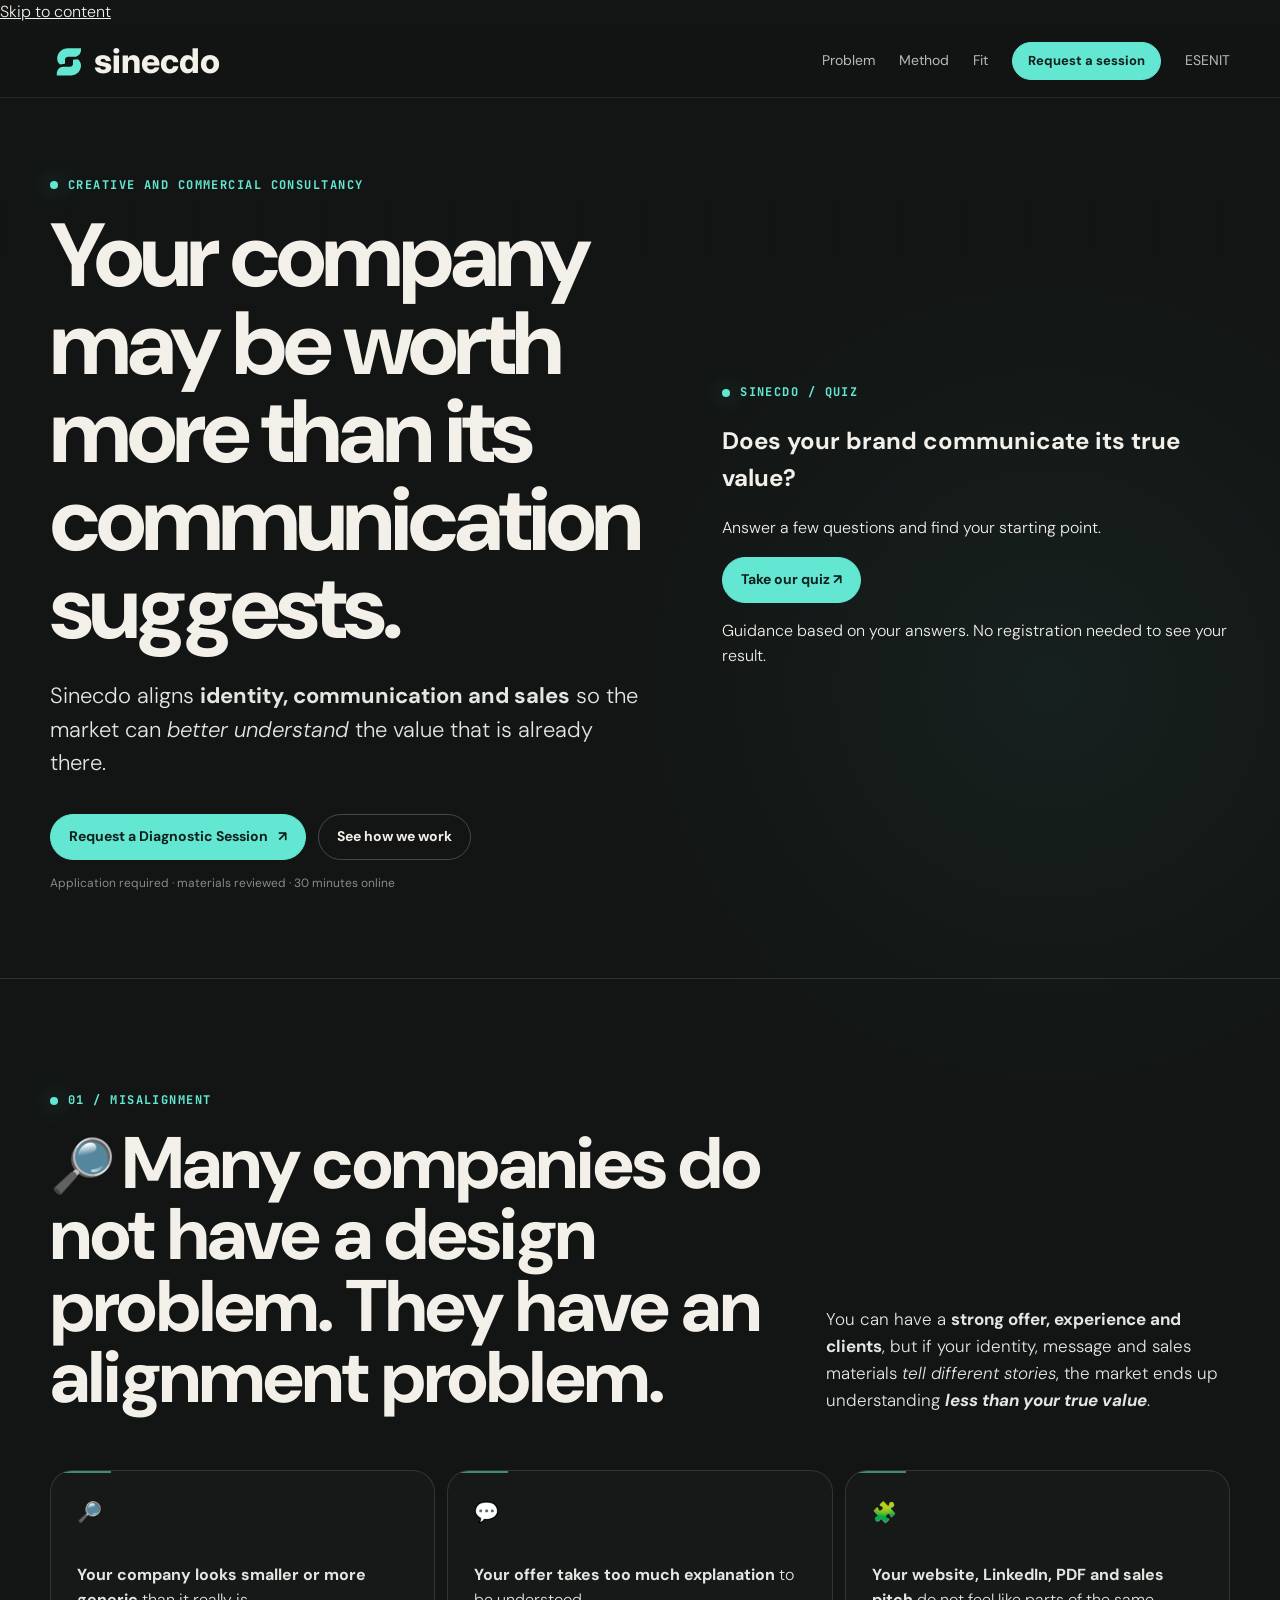
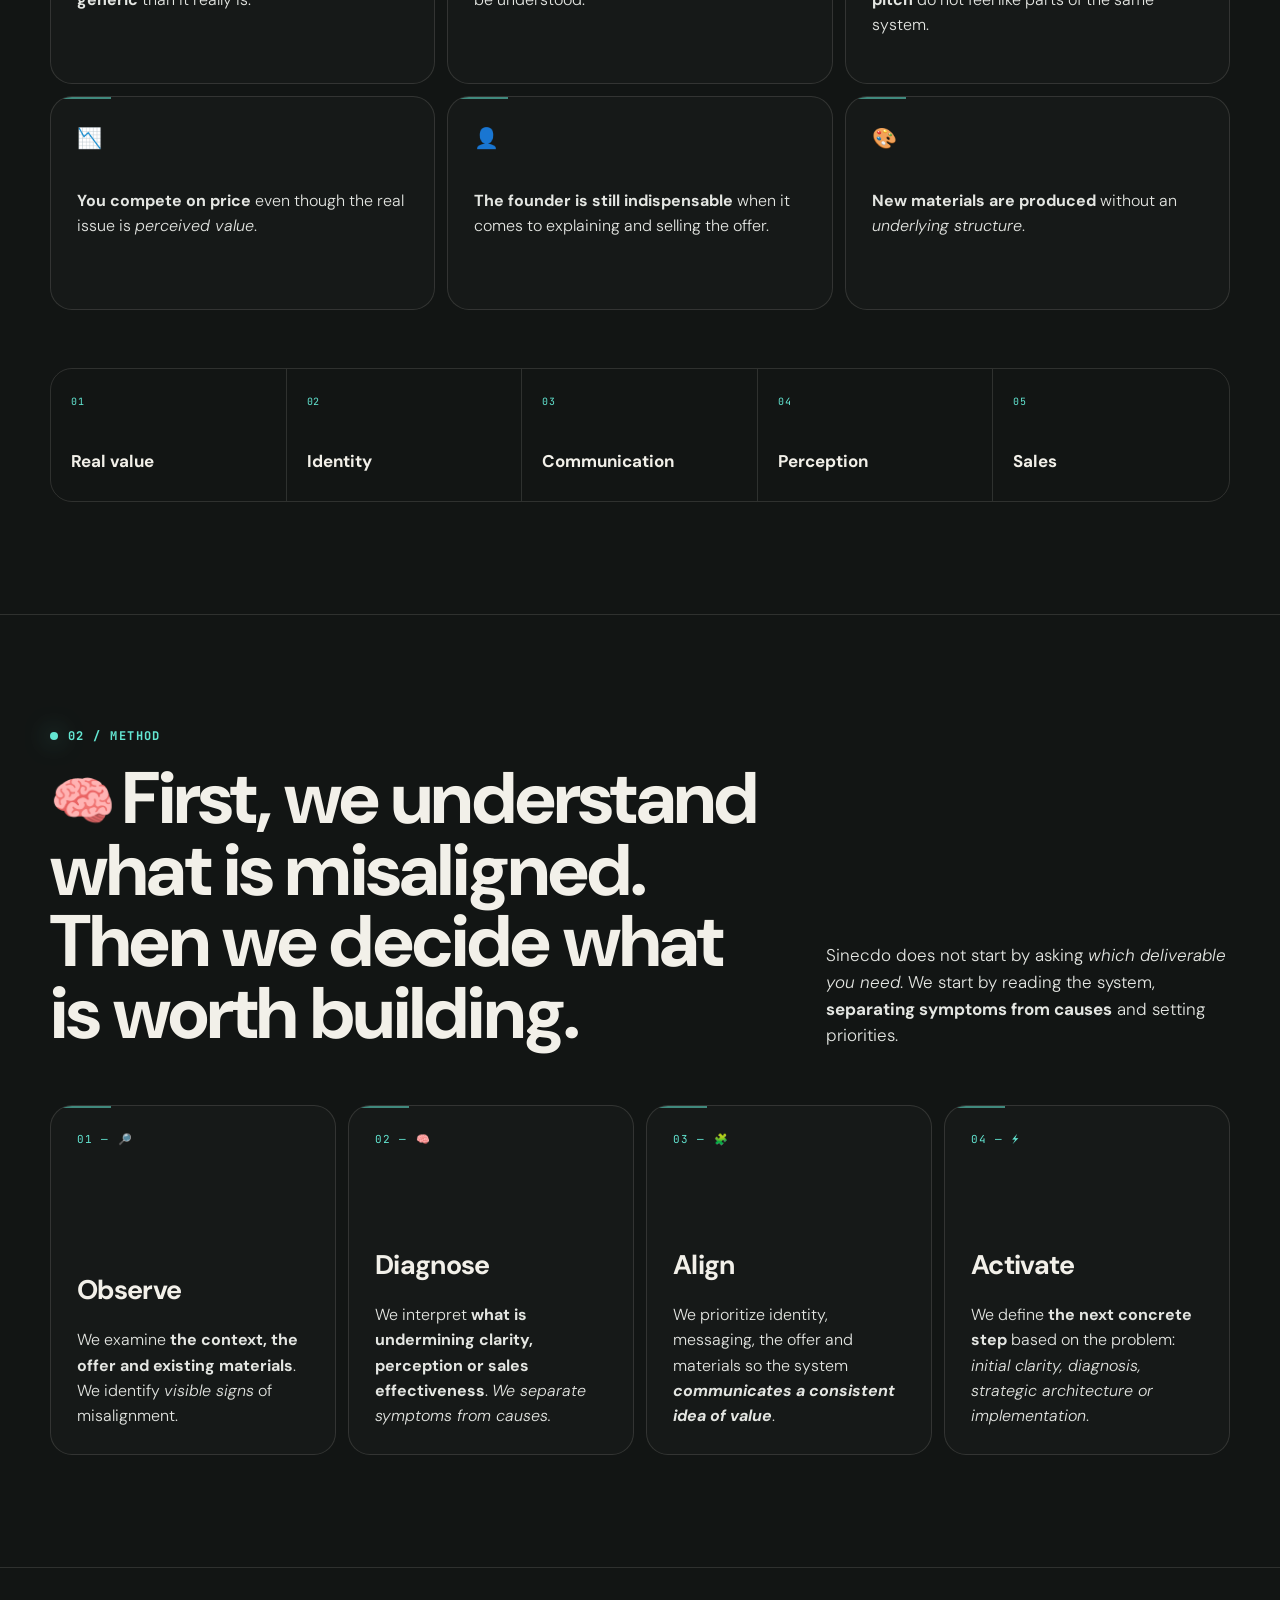
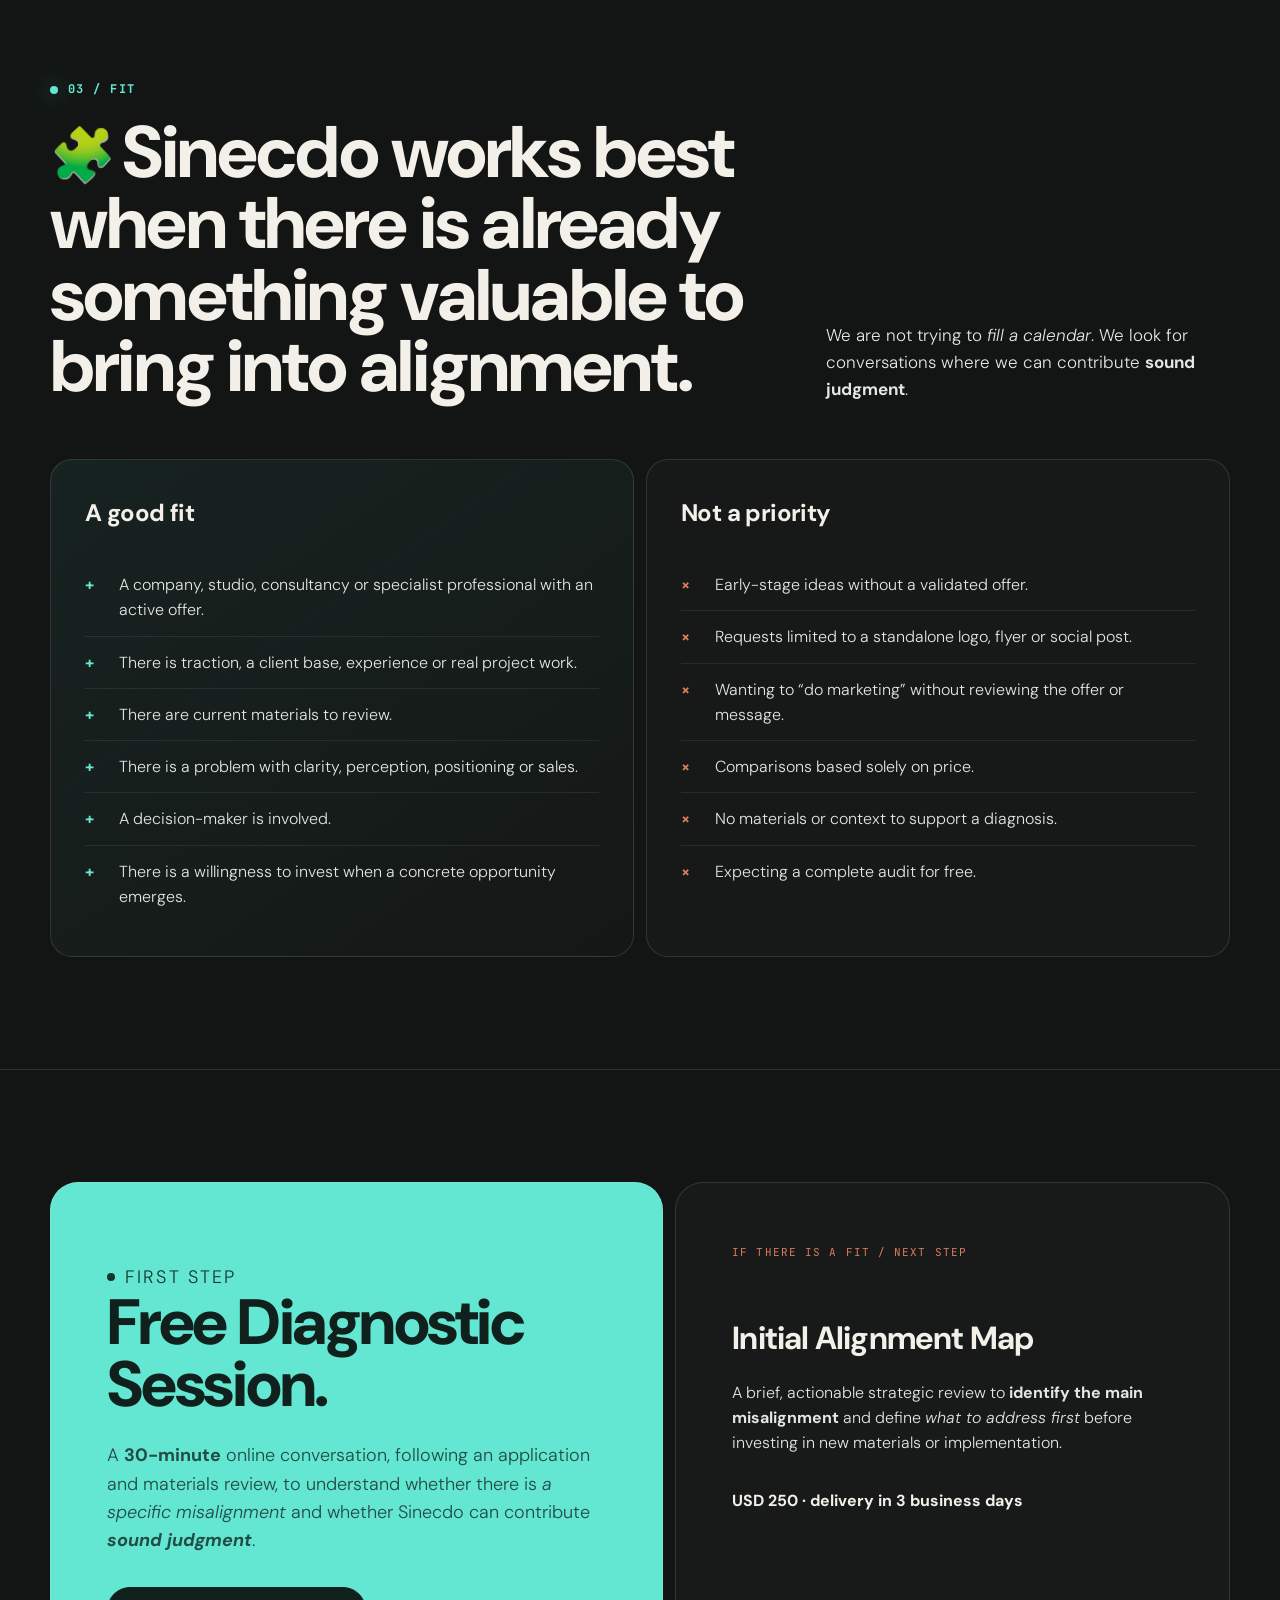
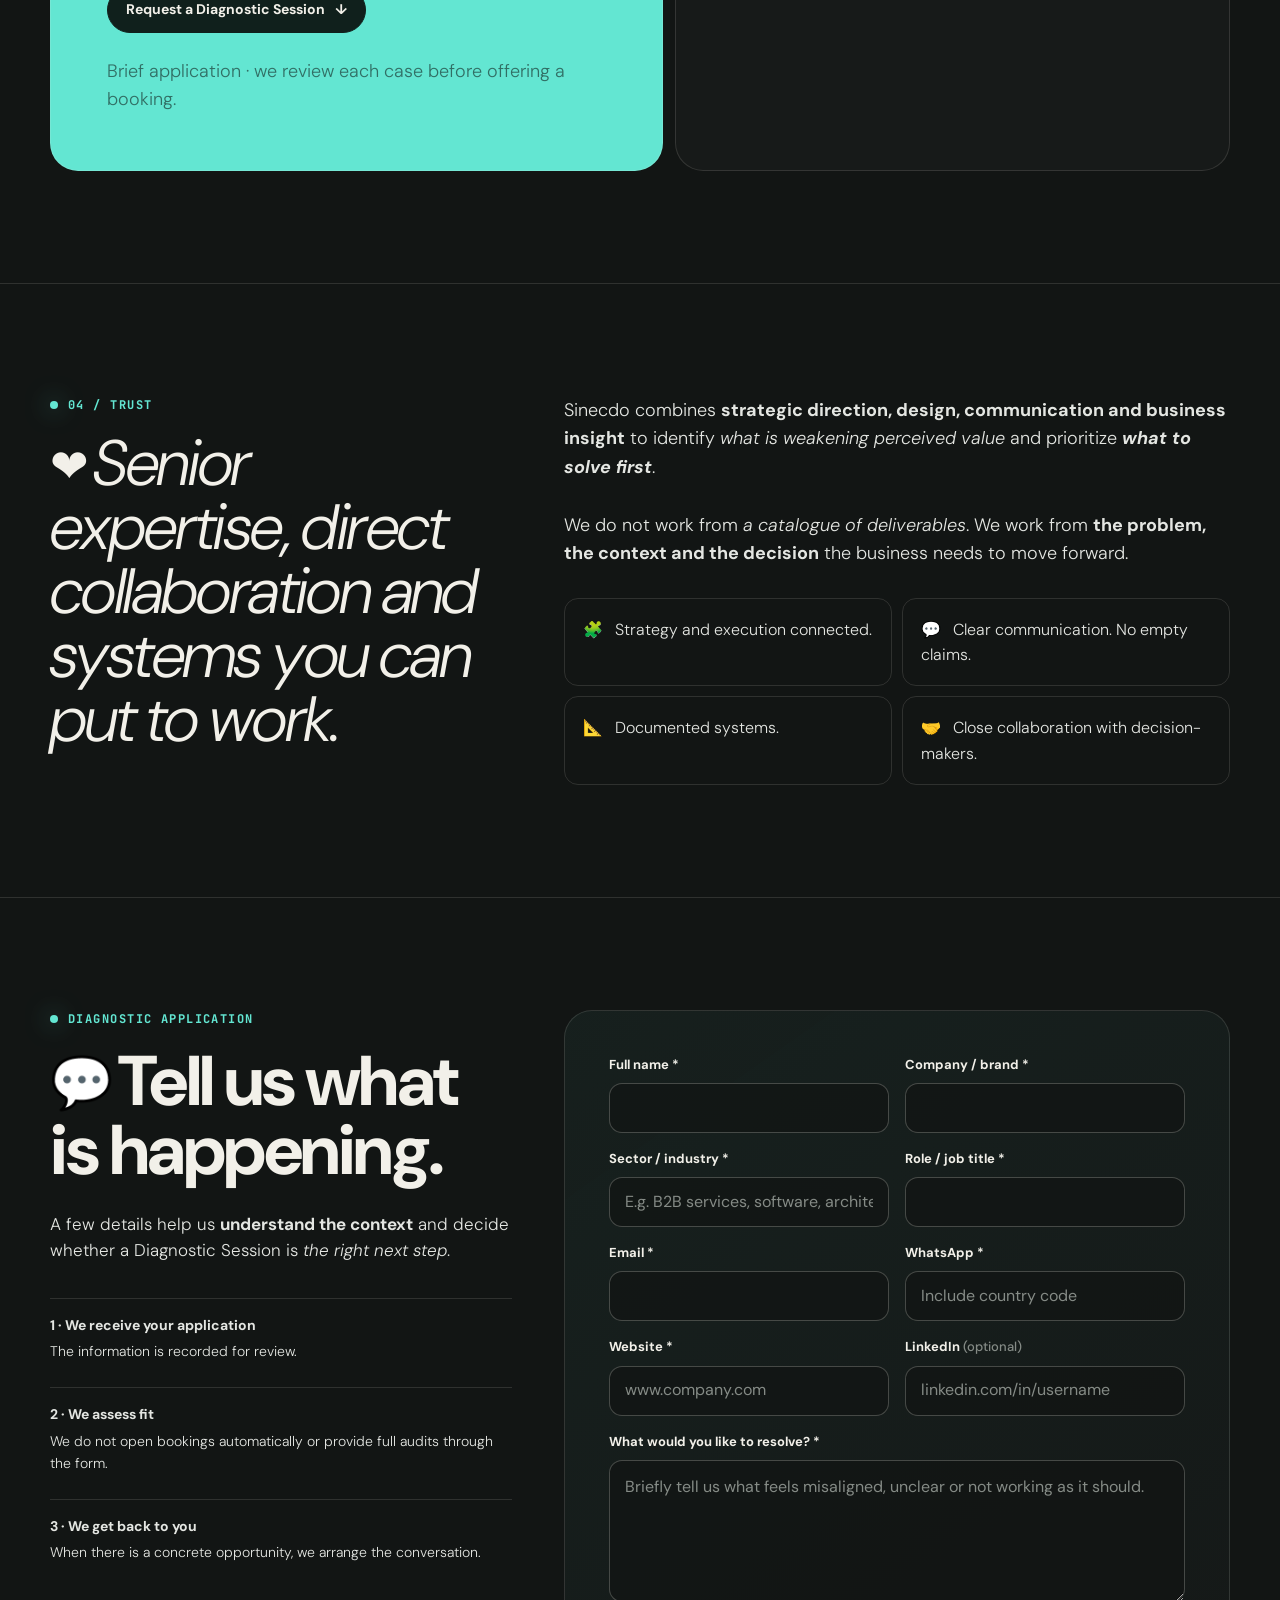
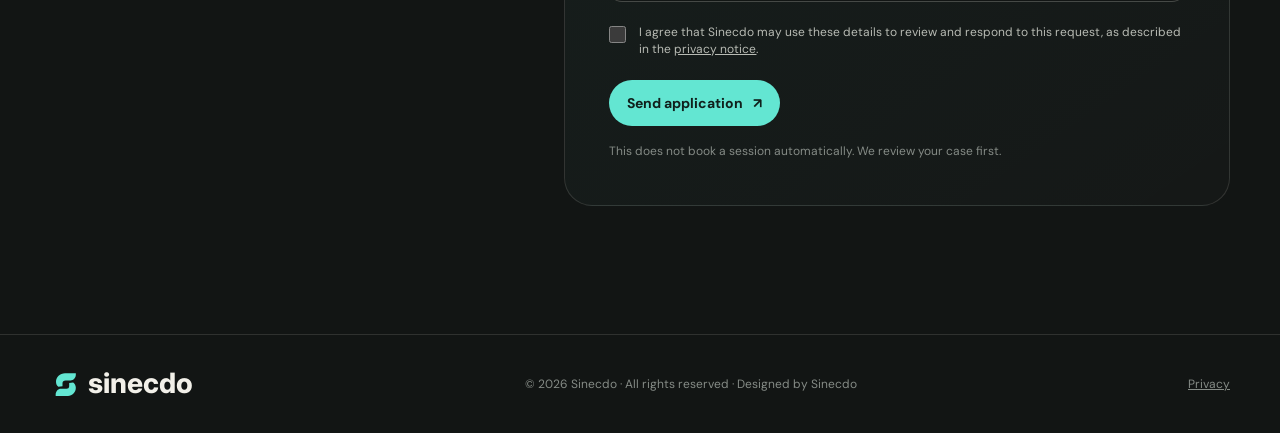
==== en/index.html @ 8ca9c7d5 "feat: add English landing and localized capture" ====
<!DOCTYPE html>

<html lang="en"><head><meta charset="utf-8"/><meta content="width=device-width,initial-scale=1" name="viewport"/><meta content="index,follow,max-image-preview:large" name="robots"/><meta content="#121514" name="theme-color"/><title>Sinecdo — Creative and commercial consultancy</title><meta content="Sinecdo is a creative and commercial consultancy helping companies with real value but misaligned communication bring clarity to how they look, explain their offer and sell." name="description"/><link href="https://sinecdo.com/en/" rel="canonical"/><link href="https://sinecdo.com/" hreflang="es" rel="alternate"/><link href="https://sinecdo.com/en/" hreflang="en" rel="alternate"/><link href="https://sinecdo.com/it/" hreflang="it" rel="alternate"/><link href="https://sinecdo.com/" hreflang="x-default" rel="alternate"/><meta content="website" property="og:type"/><meta content="Sinecdo" property="og:site_name"/><meta content="en_US" property="og:locale"/><meta content="Sinecdo — Creative and commercial consultancy" property="og:title"/><meta content="We help companies with real value but misaligned communication bring clarity to how they look, explain their offer and sell." property="og:description"/><meta content="https://sinecdo.com/en/" property="og:url"/><meta content="summary" name="twitter:card"/><meta content="Sinecdo — Creative and commercial consultancy" name="twitter:title"/><meta content="We help companies with real value but misaligned communication bring clarity to how they look, explain their offer and sell." name="twitter:description"/><link href="/brand/sinecdo/favicon.svg?v=20260902-brand-v06" rel="icon" type="image/svg+xml"/><link href="/styles.css?v=20260902-brand-v06" rel="stylesheet"/><link href="/form.css?v=20260902-brand-v06" rel="stylesheet"/><link href="/typography.css?v=20260902-brand-v06" rel="stylesheet"/><link href="/assets/i18n/site-i18n.css?v=20260916-1" rel="stylesheet"/><script defer="" src="/assets/i18n/site-i18n.js?v=20260916-1"></script><script defer="True" src="/assets/quiz/capture.js"></script><script defer="True" src="/assets/quiz/direct-form.js"></script><link href="/assets/quiz/capture.css" rel="stylesheet"/></head><body><a class="skip-link" href="#top">Skip to content</a>
<header class="site-header"><div class="wrap nav"><a aria-label="Sinecdo, home" class="brand" href="#top"><img alt="Sinecdo" class="brand-logo" height="80" src="/brand/sinecdo/sinecdo-lockup-horizontal-dark-bg.svg?v=20260902-brand-v06" width="293.382"/></a><nav aria-label="Main navigation" class="nav-links"><a href="#problema">Problem</a><a href="#metodo">Method</a><a href="#fit">Fit</a><a class="button small" href="#solicitud">Request a session</a><div aria-label="Language" class="lang-switch" role="group"><a aria-label="Español" data-site-lang="es" href="/" hreflang="es-AR" lang="es-AR">ES</a><a aria-current="page" aria-label="English" data-site-lang="en" href="/en/" hreflang="en" lang="en">EN</a><a aria-label="Italiano" data-site-lang="it" href="/it/" hreflang="it" lang="it">IT</a></div></nav></div></header>
<aside class="language-suggestion" hidden="" id="language-suggestion"></aside>
<main id="top"><section aria-labelledby="hero-title" class="wrap hero"><div class="hero-copy"><p class="eyebrow">Creative and commercial consultancy</p><h1 id="hero-title">Your company may be worth more than its communication suggests.</h1><p>Sinecdo aligns <strong>identity, communication and sales</strong> so the market can <em>better understand</em> the value that is already there.</p><div class="hero-actions"><a class="button" href="#solicitud">Request a Diagnostic Session <span aria-hidden="true">↗</span></a><a class="button secondary" href="#metodo">See how we work</a></div><p class="microcopy">Application required · materials reviewed · 30 minutes online</p></div>
<aside aria-label="Take our quiz" class="quiz-banner"><p class="eyebrow">SINECDO / QUIZ</p><h2>Does your brand communicate its true value?</h2><p>Answer a few questions and find your starting point.</p><a class="button" data-quiz-entry="hero_quiz" href="/quest/?lang=en">Take our quiz ↗</a><p class="quiz-caption">Guidance based on your answers. No registration needed to see your result.</p></aside></section>
<section class="section" id="problema"><div class="wrap"><div class="section-head"><div><p class="eyebrow">01 / Misalignment</p><h2 class="section-title"><span aria-hidden="true" class="title-emoji">🔎</span>Many companies do not have a design problem. They have an alignment problem.</h2></div><p class="section-lead">You can have a <strong>strong offer, experience and clients</strong>, but if your identity, message and sales materials <em>tell different stories</em>, the market ends up understanding <strong><em>less than your true value</em></strong>.</p></div><div class="symptom-grid"><article class="card"><div aria-hidden="true" class="icon">🔎</div><p><strong>Your company looks smaller or more generic</strong> than it really is.</p></article><article class="card"><div aria-hidden="true" class="icon">💬</div><p><strong>Your offer takes too much explanation</strong> to be understood.</p></article><article class="card"><div aria-hidden="true" class="icon">🧩</div><p><strong>Your website, LinkedIn, PDF and sales pitch</strong> do not feel like parts of the same system.</p></article><article class="card"><div aria-hidden="true" class="icon">📉</div><p><strong>You compete on price</strong> even though the real issue is <em>perceived value</em>.</p></article><article class="card"><div aria-hidden="true" class="icon">👤</div><p><strong>The founder is still indispensable</strong> when it comes to explaining and selling the offer.</p></article><article class="card"><div aria-hidden="true" class="icon">🎨</div><p><strong>New materials are produced</strong> without an <em>underlying structure</em>.</p></article></div><div aria-label="Alignment sequence" class="alignment-strip"><div class="alignment-item"><span>01</span><strong>Real value</strong></div><div class="alignment-item"><span>02</span><strong>Identity</strong></div><div class="alignment-item"><span>03</span><strong>Communication</strong></div><div class="alignment-item"><span>04</span><strong>Perception</strong></div><div class="alignment-item"><span>05</span><strong>Sales</strong></div></div></div></section>
<section class="section" id="metodo"><div class="wrap"><div class="section-head"><div><p class="eyebrow">02 / Method</p><h2 class="section-title"><span aria-hidden="true" class="title-emoji">🧠</span>First, we understand what is misaligned. Then we decide what is worth building.</h2></div><p class="section-lead">Sinecdo does not start by asking <em>which deliverable you need</em>. We start by reading the system, <strong>separating symptoms from causes</strong> and setting priorities.</p></div><div class="method-grid"><article class="card method-card"><span class="num">01 — <span aria-hidden="true">🔎</span></span><h3>Observe</h3><p>We examine <strong>the context, the offer and existing materials</strong>. We identify <em>visible signs</em> of misalignment.</p></article><article class="card method-card"><span class="num">02 — <span aria-hidden="true">🧠</span></span><h3>Diagnose</h3><p>We interpret <strong>what is undermining clarity, perception or sales effectiveness</strong>. <em>We separate symptoms from causes.</em></p></article><article class="card method-card"><span class="num">03 — <span aria-hidden="true">🧩</span></span><h3>Align</h3><p>We prioritize identity, messaging, the offer and materials so the system <strong><em>communicates a consistent idea of value</em></strong>.</p></article><article class="card method-card"><span class="num">04 — <span aria-hidden="true">⚡</span></span><h3>Activate</h3><p>We define <strong>the next concrete step</strong> based on the problem: <em>initial clarity, diagnosis, strategic architecture or implementation</em>.</p></article></div></div></section>
<section class="section" id="fit"><div class="wrap"><div class="section-head"><div><p class="eyebrow">03 / Fit</p><h2 class="section-title"><span aria-hidden="true" class="title-emoji">🧩</span>Sinecdo works best when there is already something valuable to bring into alignment.</h2></div><p class="section-lead">We are not trying to <em>fill a calendar</em>. We look for conversations where we can contribute <strong>sound judgment</strong>.</p></div><div class="fit-grid"><div class="fit-column good"><h3>A good fit</h3><ul class="clean-list"><li><b aria-hidden="true">+</b><span>A company, studio, consultancy or specialist professional with an active offer.</span></li><li><b aria-hidden="true">+</b><span>There is traction, a client base, experience or real project work.</span></li><li><b aria-hidden="true">+</b><span>There are current materials to review.</span></li><li><b aria-hidden="true">+</b><span>There is a problem with clarity, perception, positioning or sales.</span></li><li><b aria-hidden="true">+</b><span>A decision-maker is involved.</span></li><li><b aria-hidden="true">+</b><span>There is a willingness to invest when a concrete opportunity emerges.</span></li></ul></div><div class="fit-column"><h3>Not a priority</h3><ul class="clean-list"><li><b aria-hidden="true">×</b><span>Early-stage ideas without a validated offer.</span></li><li><b aria-hidden="true">×</b><span>Requests limited to a standalone logo, flyer or social post.</span></li><li><b aria-hidden="true">×</b><span>Wanting to “do marketing” without reviewing the offer or message.</span></li><li><b aria-hidden="true">×</b><span>Comparisons based solely on price.</span></li><li><b aria-hidden="true">×</b><span>No materials or context to support a diagnosis.</span></li><li><b aria-hidden="true">×</b><span>Expecting a complete audit for free.</span></li></ul></div></div></div></section>
<section class="section" id="diagnostico"><div class="wrap diagnostic-shell"><article class="diagnostic-main"><p class="eyebrow">First step</p><h2>Free Diagnostic Session.</h2><p>A <strong>30-minute</strong> online conversation, following an application and materials review, to understand whether there is <em>a specific misalignment</em> and whether Sinecdo can contribute <strong><em>sound judgment</em></strong>.</p><a class="button" href="#solicitud">Request a Diagnostic Session <span aria-hidden="true">↓</span></a><p class="microcopy">Brief application · we review each case before offering a booking.</p></article><aside class="next-step"><span class="tag">If there is a fit / next step</span><h3>Initial Alignment Map</h3><p>A brief, actionable strategic review to <strong>identify the main misalignment</strong> and define <em>what to address first</em> before investing in new materials or implementation.</p><strong class="price">USD 250 · delivery in 3 business days</strong></aside></div></section>
<section class="section"><div class="wrap trust-grid"><div><p class="eyebrow">04 / Trust</p><h2 class="quote-title"><span aria-hidden="true" class="title-emoji">❤️</span>Senior expertise, direct collaboration and systems you can put to work.</h2></div><div class="trust-copy"><p>Sinecdo combines <strong>strategic direction, design, communication and business insight</strong> to identify <em>what is weakening perceived value</em> and prioritize <strong><em>what to solve first</em></strong>.</p><p>We do not work from <em>a catalogue of deliverables</em>. We work from <strong>the problem, the context and the decision</strong> the business needs to move forward.</p><div class="trust-signals"><div class="trust-signal"><span aria-hidden="true">🧩</span> Strategy and execution connected.</div><div class="trust-signal"><span aria-hidden="true">💬</span> Clear communication. No empty claims.</div><div class="trust-signal"><span aria-hidden="true">📐</span> Documented systems.</div><div class="trust-signal"><span aria-hidden="true">🤝</span> Close collaboration with decision-makers.</div></div></div></div></section>
<section aria-labelledby="solicitud-title" class="lead-capture-section" id="solicitud"><div class="wrap lead-capture-grid"><div class="lead-capture-copy"><p class="eyebrow">Diagnostic application</p><h2 id="solicitud-title"><span aria-hidden="true" class="title-emoji">💬</span>Tell us what is happening.</h2><p>A few details help us <strong>understand the context</strong> and decide whether a Diagnostic Session is <em>the right next step</em>.</p><div class="lead-capture-points"><div class="lead-capture-point"><strong>1 · We receive your application</strong>The information is recorded for review.</div><div class="lead-capture-point"><strong>2 · We assess fit</strong>We do not open bookings automatically or provide full audits through the form.</div><div class="lead-capture-point"><strong>3 · We get back to you</strong>When there is a concrete opportunity, we arrange the conversation.</div></div></div><div class="lead-form-shell"><form class="lead-form" id="lead-form" method="post" novalidate=""><div class="form-grid"><div class="form-field"><label for="lead-nombre">Full name *</label><input aria-describedby="error-nombre" autocomplete="name" id="lead-nombre" maxlength="120" name="nombre" required="" type="text"/><span class="form-error" hidden="" id="error-nombre"></span></div><div class="form-field"><label for="lead-empresa">Company / brand *</label><input aria-describedby="error-empresa" autocomplete="organization" id="lead-empresa" maxlength="160" name="empresa" required="" type="text"/><span class="form-error" hidden="" id="error-empresa"></span></div><div class="form-field"><label for="lead-rubro">Sector / industry *</label><input aria-describedby="error-rubro" id="lead-rubro" maxlength="120" name="rubro" placeholder="E.g. B2B services, software, architecture" required="" type="text"/><span class="form-error" hidden="" id="error-rubro"></span></div><div class="form-field"><label for="lead-rol">Role / job title *</label><input aria-describedby="error-rol" autocomplete="organization-title" id="lead-rol" maxlength="120" name="rol" required="" type="text"/><span class="form-error" hidden="" id="error-rol"></span></div><div class="form-field"><label for="lead-email">Email *</label><input aria-describedby="error-email" autocomplete="email" id="lead-email" maxlength="180" name="email" required="" type="email"/><span class="form-error" hidden="" id="error-email"></span></div><div class="form-field"><label for="lead-whatsapp">WhatsApp *</label><input aria-describedby="error-whatsapp" autocomplete="tel" id="lead-whatsapp" maxlength="80" name="whatsapp" placeholder="Include country code" required="" type="tel"/><span class="form-error" hidden="" id="error-whatsapp"></span></div><div class="form-field"><label for="lead-web">Website *</label><input aria-describedby="error-web" id="lead-web" inputmode="url" maxlength="300" name="web" placeholder="www.company.com" required="" type="text"/><span class="form-error" hidden="" id="error-web"></span></div><div class="form-field"><label for="lead-linkedin">LinkedIn <span class="optional">(optional)</span></label><input aria-describedby="error-linkedin" id="lead-linkedin" inputmode="url" maxlength="300" name="linkedin" placeholder="linkedin.com/in/username" type="text"/><span class="form-error" hidden="" id="error-linkedin"></span></div><div class="form-field full"><label for="lead-problema">What would you like to resolve? *</label><textarea aria-describedby="error-problema" id="lead-problema" maxlength="2000" name="problema" placeholder="Briefly tell us what feels misaligned, unclear or not working as it should." required=""></textarea><span class="form-error" hidden="" id="error-problema"></span></div></div><div aria-hidden="true" class="honeypot"><label for="website_check">Leave blank</label><input autocomplete="off" id="website_check" name="website_check" tabindex="-1" type="text"/></div><input name="origen" type="hidden" value="Web"/><input name="campania" type="hidden" value=""/><input name="utm_source" type="hidden" value=""/><input name="utm_medium" type="hidden" value=""/><input name="utm_campaign" type="hidden" value=""/><input name="utm_content" type="hidden" value=""/><input name="page_url" type="hidden" value=""/><input name="idioma" type="hidden" value="en"/><label class="form-consent" for="consentimiento"><input aria-describedby="error-consentimiento" id="consentimiento" name="consentimiento" required="" type="checkbox" value="si"/><span>I agree that Sinecdo may use these details to review and respond to this request, as described in the <a href="/privacy/en/" rel="noopener" target="_blank">privacy notice</a>.</span></label><span class="form-error" hidden="" id="error-consentimiento"></span><div class="form-actions"><button class="button" type="submit"><span data-submit-label="">Send application</span> <span aria-hidden="true">↗</span></button><p class="form-note">This does not book a session automatically. We review your case first.</p></div><div aria-live="polite" class="form-status" hidden="" id="lead-form-status" role="status" tabindex="-1"></div></form></div></div></section></main>
<footer class="site-footer"><div class="wrap footer-row"><a aria-label="Sinecdo, home" class="footer-brand" href="#top"><img alt="Sinecdo" class="footer-brand-logo" height="80" src="/brand/sinecdo/sinecdo-lockup-horizontal-dark-bg.svg?v=20260902-brand-v06" width="293.382"/></a><span>© 2026 Sinecdo · All rights reserved · Designed by Sinecdo</span><a href="/privacy/en/">Privacy</a></div></footer><script id="site-runtime" type="application/json">{"locale": "en", "preview": false, "routes": {"es": "/", "en": "/en/", "it": "/it/"}, "strings": {"form.eyebrow": "Diagnostic application", "form.title": "Tell us what is happening.", "form.copy": "A few details help us \u003cstrong>understand the context\u003c/strong> and decide whether a Diagnostic Session is \u003cem>the right next step\u003c/em>.", "form.step.title.0": "1 · We receive your application", "form.step.title.1": "2 · We assess fit", "form.step.title.2": "3 · We get back to you", "form.step.copy.0": "The information is recorded for review.", "form.step.copy.1": "We do not open bookings automatically or provide full audits through the form.", "form.step.copy.2": "When there is a concrete opportunity, we arrange the conversation.", "form.consent": "I agree that Sinecdo may use this information to review and respond to this application.", "form.submit": "Send application", "form.note": "This does not book a session automatically. We review your case first.", "form.required": "Please complete this field.", "form.email.invalid": "Enter a valid email address.", "form.consent.required": "Agree to the use of your information before sending the application.", "form.invalid": "Please check the highlighted fields.", "form.sending": "Sending application…", "form.sent.title": "Request recorded", "form.sent.copy": "We received your request. We will review your case before sharing a booking link.", "form.error": "We could not send your application. Try again or email diagnostico@sinecdo.com.", "form.preview": "Test complete: no information was sent or recorded.", "language.dismiss": "Keep English", "language.suggest": "This page is also available in English.", "language.switch": "Read in English"}, "suggestions": {"es": {"text": "Esta página también está disponible en español.", "button": "Ver en español"}, "en": {"text": "This page is also available in English.", "button": "Read in English"}, "it": {"text": "Questa pagina è disponibile anche in italiano.", "button": "Visualizza in italiano"}}, "endpoint": "/api/intake.php"}</script></body></html>
---- styles.css ----
@import url('https://fonts.googleapis.com/css2?family=Inter:opsz,wght@14..32,400..900&family=JetBrains+Mono:wght@500;600;700&display=swap');

:root {
  color-scheme: dark;
  --graphite-950: #121514;
  --graphite-900: #171b1a;
  --graphite-850: #1c211f;
  --graphite-800: #222826;
  --stone: #f2f0e9;
  --stone-muted: #b8bbb4;
  --stone-dim: #858b86;
  --aqua: #63E6D2;
  --aqua-soft: rgba(99, 230, 210, .12);
  --aqua-line: rgba(99, 230, 210, .34);
  --terracotta: #d97b5f;
  --line: rgba(242, 240, 233, .13);
  --line-strong: rgba(242, 240, 233, .23);
  --max: 1180px;
  --radius: 22px;
  --brand-word-weight: 760;
  --brand-word-tracking: 0em;
  --brand-word-leading: .98;
}

* { box-sizing: border-box; }

html { scroll-behavior: smooth; }

body {
  margin: 0;
  background:
    radial-gradient(circle at 82% 10%, rgba(99, 230, 210, .055), transparent 28rem),
    var(--graphite-950);
  color: var(--stone);
  font-family: "DM Sans", ui-sans-serif, system-ui, -apple-system, BlinkMacSystemFont, "Segoe UI", sans-serif;
  font-size: 16px;
  line-height: 1.55;
  -webkit-font-smoothing: antialiased;
}

body::before {
  content: "";
  position: fixed;
  inset: 0;
  z-index: -1;
  opacity: .18;
  pointer-events: none;
  background-image:
    linear-gradient(rgba(242, 240, 233, .035) 1px, transparent 1px),
    linear-gradient(90deg, rgba(242, 240, 233, .035) 1px, transparent 1px);
  background-size: 64px 64px;
  mask-image: linear-gradient(to bottom, #000, transparent 72%);
}

a { color: inherit; }

button, a { -webkit-tap-highlight-color: transparent; }

.wrap {
  width: min(calc(100% - 40px), var(--max));
  margin-inline: auto;
}

.site-header {
  position: sticky;
  top: 0;
  z-index: 20;
  border-bottom: 1px solid rgba(242, 240, 233, .08);
  background: rgba(18, 21, 20, .82);
  backdrop-filter: blur(18px);
}

.nav {
  min-height: 72px;
  display: flex;
  align-items: center;
  justify-content: space-between;
  gap: 24px;
}

.brand,
.footer-brand {
  display: inline-flex;
  align-items: center;
  flex: 0 0 auto;
  gap: 8px;
  text-decoration: none;
  line-height: 0;
  color: var(--stone);
}

/*
  Web wordmark: live Inter variable text, intentionally tied to the same
  weight / tracking / leading as .section-title. The existing <img> stays
  in markup as a fallback asset but is visually replaced here.
*/
.brand-logo,
.footer-brand-logo {
  display: none;
}

.brand::before,
.footer-brand::before {
  content: "";
  display: block;
  flex: 0 0 auto;
  width: 36px;
  height: 36px;
  background: url('/brand/sinecdo/sinecdo-symbol-master-aqua.svg?v=20260902-brand-v06') center / contain no-repeat;
}

.brand::after,
.footer-brand::after {
  content: "sinecdo";
  display: block;
  color: var(--stone);
  font-family: Inter, ui-sans-serif, system-ui, -apple-system, BlinkMacSystemFont, "Segoe UI", sans-serif;
  font-optical-sizing: auto;
  font-weight: var(--brand-word-weight);
  letter-spacing: var(--brand-word-tracking);
  line-height: var(--brand-word-leading);
  white-space: nowrap;
}

.brand::after { font-size: 34px; }
.footer-brand::before { width: 30px; height: 30px; }
.footer-brand::after { font-size: 28px; }

.nav-links {
  display: flex;
  align-items: center;
  gap: 24px;
  color: var(--stone-muted);
  font-size: 14px;
}

.nav-links a { text-decoration: none; }
.nav-links a:hover { color: var(--stone); }

.button {
  display: inline-flex;
  min-height: 46px;
  align-items: center;
  justify-content: center;
  gap: 10px;
  padding: 0 18px;
  border: 1px solid var(--aqua);
  border-radius: 999px;
  background: var(--aqua);
  color: #10201c;
  text-decoration: none;
  font-weight: 690;
  font-size: 14px;
  transition: transform .2s ease, background .2s ease, border-color .2s ease;
}

.button:hover { transform: translateY(-2px); }

.button.secondary {
  background: transparent;
  border-color: var(--line-strong);
  color: var(--stone);
}

.button.secondary:hover { border-color: var(--aqua-line); }

.button.small { min-height: 38px; padding-inline: 15px; font-size: 13px; }

.eyebrow {
  display: flex;
  align-items: center;
  gap: 10px;
  margin: 0 0 18px;
  color: var(--aqua);
  font-size: 12px;
  font-weight: 720;
  letter-spacing: .12em;
  text-transform: uppercase;
}

.eyebrow::before {
  content: "";
  width: 8px;
  height: 8px;
  border-radius: 50%;
  background: var(--aqua);
  box-shadow: 0 0 24px rgba(99, 230, 210, .7);
}

.hero {
  min-height: calc(100vh - 72px);
  display: grid;
  grid-template-columns: minmax(0, 1.08fr) minmax(360px, .92fr);
  align-items: center;
  gap: 76px;
  padding-block: 78px 86px;
}

.hero h1,
.section-title,
.quote-title {
  margin: 0;
  line-height: .98;
}

.hero h1 {
  max-width: 770px;
  font-weight: 760;
  letter-spacing: -.055em;
  font-size: clamp(54px, 7vw, 100px);
}

/* Editorial H2 base. Final hierarchy is reinforced in typography.css. */
.section-title {
  max-width: 860px;
  font-family: "DM Sans", ui-sans-serif, system-ui, -apple-system, BlinkMacSystemFont, "Segoe UI", sans-serif;
  font-weight: 780;
  letter-spacing: -.025em;
  line-height: .98;
  font-size: clamp(42px, 5.7vw, 74px);
}

.hero-copy > p:not(.eyebrow):not(.microcopy) {
  max-width: 670px;
  margin: 28px 0 0;
  color: var(--stone-muted);
  font-size: clamp(18px, 2vw, 22px);
  line-height: 1.5;
}

.hero-actions {
  display: flex;
  flex-wrap: wrap;
  gap: 12px;
  margin-top: 34px;
}

.microcopy {
  margin: 14px 0 0;
  color: var(--stone-dim);
  font-size: 12px;
}

.signal-panel {
  position: relative;
  min-height: 520px;
  overflow: hidden;
  border: 1px solid var(--line);
  border-radius: 30px;
  background: linear-gradient(145deg, rgba(255,255,255,.035), rgba(255,255,255,.012));
}

.signal-panel::after {
  content: "LA PARTE REVELA EL SISTEMA";
  position: absolute;
  left: 28px;
  bottom: 24px;
  color: rgba(242, 240, 233, .42);
  font-family: "DM Sans", ui-sans-serif, system-ui, sans-serif;
  font-size: 13px;
  font-style: italic;
  letter-spacing: .08em;
}

.signal-label {
  position: absolute;
  top: 22px;
  left: 24px;
  padding: 7px 9px;
  border: 1px solid var(--line);
  border-radius: 8px;
  color: var(--stone-muted);
  font-family: ui-monospace, SFMono-Regular, Menlo, Monaco, Consolas, monospace;
  font-size: 10px;
  letter-spacing: .07em;
  text-transform: uppercase;
}

.signal-map {
  width: 100%;
  height: 100%;
  min-height: 520px;
  display: block;
}

.signal-map .line { stroke: rgba(242, 240, 233, .16); stroke-width: 1.4; }
.signal-map .line.active { stroke: var(--aqua); stroke-opacity: .62; }
.signal-map .node { fill: var(--graphite-900); stroke: rgba(242,240,233,.25); stroke-width: 1.4; }
.signal-map .node.active { fill: var(--aqua); stroke: var(--aqua); }
.signal-map .ring { fill: none; stroke: rgba(99,230,210,.17); }
.signal-map text { fill: var(--stone-muted); font: 12px "DM Sans", system-ui, sans-serif; }
.signal-map .active-text { fill: var(--aqua); }

.section {
  padding-block: 112px;
  border-top: 1px solid var(--line);
}

.section-head {
  display: grid;
  grid-template-columns: minmax(0, 1.15fr) minmax(280px, .65fr);
  gap: 60px;
  align-items: end;
  margin-bottom: 56px;
}

.section-lead {
  margin: 0;
  color: var(--stone-muted);
  font-size: 17px;
}

.symptom-grid {
  display: grid;
  grid-template-columns: repeat(3, 1fr);
  gap: 12px;
}

.card {
  position: relative;
  overflow: hidden;
  min-height: 214px;
  padding: 26px;
  border: 1px solid var(--line);
  border-radius: var(--radius);
  background: rgba(255,255,255,.018);
}

.card::before {
  content: "";
  position: absolute;
  top: 0;
  left: 0;
  width: 60px;
  height: 2px;
  background: var(--aqua);
  opacity: .55;
}

.card .icon { margin-bottom: 34px; font-size: 20px; }
.card p { margin: 0; color: var(--stone-muted); }
.card strong { color: var(--stone); font-weight: 660; }

.alignment-strip {
  display: grid;
  grid-template-columns: repeat(5, 1fr);
  border: 1px solid var(--line);
  border-radius: var(--radius);
  overflow: hidden;
  margin-top: 58px;
}

.alignment-item {
  position: relative;
  min-height: 132px;
  padding: 26px 20px;
  display: flex;
  flex-direction: column;
  justify-content: space-between;
  border-right: 1px solid var(--line);
}

.alignment-item:last-child { border-right: 0; }
.alignment-item span { color: var(--aqua); font: 10px ui-monospace, monospace; letter-spacing: .08em; }
.alignment-item strong { font-size: 17px; }

.method-grid {
  display: grid;
  grid-template-columns: repeat(4, 1fr);
  gap: 12px;
}

.method-card {
  min-height: 350px;
  display: flex;
  flex-direction: column;
}

.method-card .num {
  color: var(--aqua);
  font: 11px ui-monospace, monospace;
  letter-spacing: .1em;
}

.method-card h3 {
  margin: auto 0 16px;
  font-size: 27px;
  letter-spacing: -.035em;
}

.method-card p { color: var(--stone-muted); }

.fit-grid {
  display: grid;
  grid-template-columns: 1fr 1fr;
  gap: 12px;
}

.fit-column {
  padding: 34px;
  border: 1px solid var(--line);
  border-radius: var(--radius);
  background: rgba(255,255,255,.018);
}

.fit-column.good { background: linear-gradient(145deg, rgba(99,230,210,.07), rgba(255,255,255,.012)); }
.fit-column h3 { margin: 0 0 28px; font-size: 24px; letter-spacing: -.03em; }

.clean-list { list-style: none; padding: 0; margin: 0; }
.clean-list li {
  display: grid;
  grid-template-columns: 24px 1fr;
  gap: 10px;
  padding: 13px 0;
  border-top: 1px solid rgba(242,240,233,.085);
  color: var(--stone-muted);
}
.clean-list li:first-child { border-top: 0; }
.clean-list b { color: var(--aqua); font-weight: 700; }
.fit-column:not(.good) .clean-list b { color: var(--terracotta); }

.diagnostic-shell {
  display: grid;
  grid-template-columns: 1.05fr .95fr;
  gap: 12px;
}

.diagnostic-main,
.next-step {
  border: 1px solid var(--line);
  border-radius: 28px;
  padding: clamp(30px, 5vw, 56px);
}

.diagnostic-main {
  background: var(--aqua);
  color: #10201c;
}

.diagnostic-main .eyebrow { color: #17352f; }
.diagnostic-main .eyebrow::before { background: #17352f; box-shadow: none; }
.diagnostic-main h2 { margin: 0; font-size: clamp(42px, 5vw, 66px); line-height: 1; letter-spacing: -.055em; }
.diagnostic-main > p { max-width: 580px; margin: 24px 0 0; font-size: 18px; color: rgba(16,32,28,.74); }
.diagnostic-main .button { margin-top: 32px; background: #10201c; border-color: #10201c; color: var(--stone); }
.diagnostic-main .microcopy { color: rgba(16,32,28,.6); }

.next-step {
  background: rgba(255,255,255,.024);
}
.next-step .tag { color: var(--terracotta); font: 11px ui-monospace, monospace; text-transform: uppercase; letter-spacing: .1em; }
.next-step h3 { margin: 50px 0 16px; font-size: 32px; letter-spacing: -.04em; }
.next-step p { margin: 0; color: var(--stone-muted); }
.next-step .price { display: block; margin-top: 34px; color: var(--stone); font-size: 16px; }

.trust-grid {
  display: grid;
  grid-template-columns: .8fr 1.2fr;
  gap: 70px;
  align-items: start;
}

.quote-title {
  font-family: "DM Sans", ui-sans-serif, system-ui, sans-serif;
  font-style: italic;
  font-weight: 400;
  font-size: clamp(42px, 5vw, 68px);
}

.trust-copy > p { margin: 0 0 30px; color: var(--stone-muted); font-size: 18px; }
.trust-signals { display: grid; grid-template-columns: 1fr 1fr; gap: 10px; }
.trust-signal { padding: 18px; border: 1px solid var(--line); border-radius: 14px; color: var(--stone-muted); }
.trust-signal span { margin-right: 8px; }

.final-cta {
  padding-block: 130px;
  text-align: center;
}
.final-cta h2 { max-width: 900px; margin: 0 auto; font-size: clamp(46px, 6.5vw, 88px); line-height: .96; letter-spacing: -.06em; }
.final-cta p { max-width: 680px; margin: 26px auto 0; color: var(--stone-muted); font-size: 18px; }
.final-cta .button { margin-top: 30px; }

.site-footer {
  padding-block: 34px;
  border-top: 1px solid var(--line);
  color: var(--stone-dim);
  font-size: 12px;
}
.footer-row { display: flex; align-items: center; justify-content: space-between; gap: 18px; }

@media (max-width: 980px) {
  .hero { grid-template-columns: 1fr; gap: 44px; min-height: auto; }
  .signal-panel { min-height: 430px; }
  .signal-map { min-height: 430px; }
  .section-head { grid-template-columns: 1fr; gap: 22px; }
  .symptom-grid { grid-template-columns: repeat(2, 1fr); }
  .method-grid { grid-template-columns: repeat(2, 1fr); }
  .diagnostic-shell, .trust-grid { grid-template-columns: 1fr; }
  .trust-grid { gap: 46px; }
}

@media (max-width: 720px) {
  .wrap { width: min(calc(100% - 28px), var(--max)); }
  .nav { min-height: 64px; }
  .brand { gap: 7px; }
  .brand::before { width: 31px; height: 31px; }
  .brand::after { font-size: 29px; }
  .footer-brand::before { width: 28px; height: 28px; }
  .footer-brand::after { font-size: 26px; }
  .nav-links > a:not(.button) { display: none; }
  .hero { padding-block: 58px 66px; }
  .hero h1 { font-size: clamp(49px, 15vw, 72px); }
  .signal-panel, .signal-map { min-height: 360px; }
  .section { padding-block: 82px; }
  .symptom-grid, .method-grid, .fit-grid { grid-template-columns: 1fr; }
  .alignment-strip { grid-template-columns: 1fr; }
  .alignment-item { min-height: 94px; border-right: 0; border-bottom: 1px solid var(--line); }
  .alignment-item:last-child { border-bottom: 0; }
  .method-card { min-height: 270px; }
  .trust-signals { grid-template-columns: 1fr; }
  .diagnostic-main, .next-step { padding: 30px 24px; }
  .footer-row { align-items: flex-start; flex-direction: column; }
}

@media (prefers-reduced-motion: reduce) {
  html { scroll-behavior: auto; }
  *, *::before, *::after { transition: none !important; }
}
---- form.css ----
.eyebrow,
.signal-label,
.alignment-item span,
.method-card .num,
.next-step .tag {
  font-family: "JetBrains Mono", ui-monospace, SFMono-Regular, Menlo, Monaco, Consolas, monospace;
}

.lead-capture-section {
  padding-block: 112px 128px;
  border-top: 1px solid var(--line);
}

.lead-capture-grid {
  display: grid;
  grid-template-columns: minmax(0, .82fr) minmax(0, 1.18fr);
  gap: 52px;
  align-items: start;
}

.lead-capture-copy {
  position: sticky;
  top: 112px;
}

.lead-capture-copy h2 {
  margin: 0;
  max-width: 620px;
  font-size: clamp(44px, 5.5vw, 76px);
  line-height: .98;
  letter-spacing: -.055em;
}

.lead-capture-copy > p:not(.eyebrow) {
  max-width: 570px;
  margin: 26px 0 0;
  color: var(--stone-muted);
  font-size: 17px;
}

.lead-capture-points {
  display: grid;
  gap: 10px;
  margin-top: 34px;
}

.lead-capture-point {
  padding: 15px 0;
  border-top: 1px solid var(--line);
  color: var(--stone-muted);
  font-size: 14px;
}

.lead-capture-point strong {
  display: block;
  margin-bottom: 4px;
  color: var(--stone);
}

.lead-form-shell {
  border: 1px solid var(--line);
  border-radius: 28px;
  padding: clamp(24px, 4vw, 44px);
  background: linear-gradient(145deg, rgba(99,230,210,.055), rgba(255,255,255,.015));
}

.lead-form {
  display: grid;
  gap: 22px;
}

.form-grid {
  display: grid;
  grid-template-columns: 1fr 1fr;
  gap: 16px;
}

.form-field {
  display: grid;
  gap: 8px;
}

.form-field.full {
  grid-column: 1 / -1;
}

.form-field label,
.form-label {
  color: var(--stone);
  font-size: 13px;
  font-weight: 650;
}

.form-field .optional {
  color: var(--stone-dim);
  font-weight: 500;
}

.form-field input,
.form-field textarea {
  width: 100%;
  border: 1px solid var(--line-strong);
  border-radius: 13px;
  background: rgba(18,21,20,.72);
  color: var(--stone);
  font: inherit;
  outline: none;
  transition: border-color .18s ease, box-shadow .18s ease;
}

.form-field input {
  min-height: 50px;
  padding: 0 15px;
}

.form-field textarea {
  min-height: 142px;
  resize: vertical;
  padding: 14px 15px;
  line-height: 1.5;
}

.form-field input::placeholder,
.form-field textarea::placeholder {
  color: var(--stone-dim);
}

.form-field input:focus,
.form-field textarea:focus {
  border-color: var(--aqua);
  box-shadow: 0 0 0 3px rgba(99,230,210,.09);
}

.form-consent {
  display: grid;
  grid-template-columns: 20px 1fr;
  gap: 10px;
  align-items: start;
  color: var(--stone-muted);
  font-size: 12px;
  line-height: 1.45;
}

.form-consent input {
  width: 17px;
  height: 17px;
  margin: 2px 0 0;
  accent-color: var(--aqua);
}

.form-actions {
  display: flex;
  align-items: center;
  gap: 16px;
  flex-wrap: wrap;
}

.form-actions .button {
  border: 0;
  cursor: pointer;
}

.form-actions .button:disabled {
  opacity: .62;
  cursor: wait;
  transform: none;
}

.form-note {
  margin: 0;
  color: var(--stone-dim);
  font-size: 12px;
}

.form-status {
  margin: 0;
  padding: 15px 17px;
  border: 1px solid var(--line);
  border-radius: 12px;
  font-size: 14px;
  outline: none;
}

.form-status.success {
  border-color: var(--aqua-line);
  background: var(--aqua-soft);
  color: var(--stone);
}

.form-status.error {
  border-color: rgba(217,123,95,.48);
  background: rgba(217,123,95,.08);
  color: var(--stone);
}

.lead-form.is-submitted {
  min-height: 360px;
  align-content: center;
}

.lead-form.is-submitted .form-grid,
.lead-form.is-submitted .form-consent,
.lead-form.is-submitted .form-actions {
  display: none;
}

.lead-form.is-submitted .form-status.success {
  display: grid;
  gap: 14px;
  padding: clamp(28px, 5vw, 46px);
  border-radius: 20px;
  background: linear-gradient(145deg, rgba(99,230,210,.13), rgba(99,230,210,.055));
}

.form-status-kicker {
  color: var(--aqua);
  font-family: "JetBrains Mono", ui-monospace, SFMono-Regular, Menlo, Monaco, Consolas, monospace;
  font-size: 11px;
  font-weight: 700;
  letter-spacing: .1em;
  text-transform: uppercase;
}

.lead-form.is-submitted .form-status strong {
  max-width: 560px;
  font-size: clamp(32px, 4vw, 50px);
  line-height: 1;
  letter-spacing: -.045em;
}

.lead-form.is-submitted .form-status > span:last-child {
  max-width: 560px;
  color: var(--stone-muted);
  font-size: 16px;
  line-height: 1.55;
}

.honeypot {
  position: absolute !important;
  left: -10000px !important;
  width: 1px !important;
  height: 1px !important;
  overflow: hidden !important;
}

@media (max-width: 860px) {
  .lead-capture-grid {
    grid-template-columns: 1fr;
    gap: 38px;
  }

  .lead-capture-copy {
    position: static;
  }
}

@media (max-width: 620px) {
  .lead-capture-section {
    padding-block: 82px 96px;
  }

  .form-grid {
    grid-template-columns: 1fr;
  }

  .lead-form-shell {
    border-radius: 22px;
  }

  .lead-form.is-submitted {
    min-height: 300px;
  }
}
---- typography.css ----
@import url('https://fonts.googleapis.com/css2?family=DM+Sans:ital,wght@0,300..900;1,300..900&display=swap');

:root {
  --editorial-font: "DM Sans", ui-sans-serif, system-ui, -apple-system, BlinkMacSystemFont, "Segoe UI", sans-serif;
  --editorial-body-weight: 300;
  --editorial-ui-weight: 400;
  --editorial-bold-weight: 700;
  --editorial-display-weight: 780;
  --editorial-display-leading: .98;
  --editorial-h1-tracking: -.045em;
  --editorial-h2-tracking: -.025em;
  --editorial-copy: #E4E6E2;
  --aqua: #63E6D2;
  --aqua-soft: rgba(99, 230, 210, .12);
  --aqua-line: rgba(99, 230, 210, .34);
}

/*
  Editorial typography layer — 2026-09-01
  DM Sans = human/editorial communication.
  JetBrains Mono = labels, metadata and technical signals.
  Inter = Sinecdo wordmark only.
*/
body {
  font-family: var(--editorial-font);
  font-weight: var(--editorial-body-weight);
  background:
    radial-gradient(circle at 82% 10%, rgba(99, 230, 210, .055), transparent 28rem),
    var(--graphite-950);
}

/* Keep the approved wordmark untouched in Inter. */
.brand::after,
.footer-brand::after {
  font-family: Inter, ui-sans-serif, system-ui, -apple-system, BlinkMacSystemFont, "Segoe UI", sans-serif;
  font-weight: 760;
  letter-spacing: 0;
  line-height: .98;
}

/* Human/UI layer */
.nav-links,
.site-footer,
.microcopy,
.form-consent,
.form-note,
.form-status,
.form-field input,
.form-field textarea {
  font-family: var(--editorial-font);
  font-weight: var(--editorial-ui-weight);
}

.button,
.form-field label,
.form-label,
.lead-capture-point strong,
.next-step .price {
  font-family: var(--editorial-font);
  font-weight: var(--editorial-bold-weight);
}

/* Display hierarchy: preserve existing scale, tune rhythm for DM Sans. */
.hero h1,
.section-title,
.diagnostic-main h2,
.lead-capture-copy h2,
.final-cta h2 {
  font-family: var(--editorial-font);
  font-weight: var(--editorial-display-weight);
  line-height: var(--editorial-display-leading);
}

.hero h1 { letter-spacing: var(--editorial-h1-tracking); }
.section-title { letter-spacing: var(--editorial-h2-tracking); }
.diagnostic-main h2,
.lead-capture-copy h2 { letter-spacing: -.035em; }
.final-cta h2 { letter-spacing: -.045em; }

.method-card h3,
.fit-column h3,
.next-step h3 {
  font-family: var(--editorial-font);
  font-weight: var(--editorial-bold-weight);
  letter-spacing: -.025em;
}

/* Light body copy — Regular remains reserved for small/UI copy. */
.hero-copy > p:not(.eyebrow):not(.microcopy),
.section-lead,
.card p,
.method-card p,
.clean-list li,
.diagnostic-main > p,
.next-step p,
.trust-copy > p,
.trust-signal,
.lead-capture-copy > p:not(.eyebrow),
.lead-capture-point,
.final-cta p {
  font-family: var(--editorial-font);
  font-weight: 300;
  line-height: 1.58;
}

.hero-copy > p:not(.eyebrow):not(.microcopy) { line-height: 1.52; }

/* Unified body-copy color on dark surfaces. Weight/style never changes hue. */
.hero-copy > p:not(.eyebrow):not(.microcopy),
.section-lead,
.card p,
.method-card p,
.clean-list li,
.next-step p,
.trust-copy > p,
.trust-signal,
.lead-capture-copy > p:not(.eyebrow),
.lead-capture-point,
.final-cta p {
  color: var(--editorial-copy);
}

/* The aqua diagnostic panel needs its own dark readable copy color. */
.diagnostic-main > p {
  color: rgba(16, 32, 28, .78);
}

/* Semantic emphasis system. */
p strong,
.card strong,
.clean-list strong {
  color: inherit;
  font-weight: 700;
}

p em,
.card em,
.clean-list em {
  font-style: italic;
  font-weight: 300;
}

p strong em,
p em strong,
.card strong em,
.card em strong,
.clean-list strong em,
.clean-list em strong {
  color: inherit;
  font-style: italic;
  font-weight: 700;
}

.lead-capture-point strong { color: inherit; }

/* Emoji as semantic editorial marker, not decoration. */
.title-emoji {
  display: inline-block;
  margin-right: .14em;
  font-size: .72em;
  font-style: normal;
  font-weight: 400;
  line-height: 1;
  vertical-align: .08em;
}

/* Replace the previous serif contrast with DM Sans Light Italic. */
.quote-title {
  font-family: var(--editorial-font);
  font-style: italic;
  font-weight: 300;
  letter-spacing: -.025em;
  line-height: 1;
}

.signal-panel::after {
  font-family: var(--editorial-font);
  font-style: italic;
  font-weight: 300;
  letter-spacing: .045em;
}

.signal-map text {
  font-family: "DM Sans", system-ui, sans-serif;
  font-weight: 400;
}

/* JetBrains Mono remains the technical/detail layer. */
.eyebrow,
.signal-label,
.alignment-item span,
.method-card .num,
.next-step .tag,
.form-status-kicker {
  font-family: "JetBrains Mono", ui-monospace, SFMono-Regular, Menlo, Monaco, Consolas, monospace;
}

@media (max-width: 720px) {
  .section-lead,
  .card p,
  .method-card p,
  .clean-list li,
  .diagnostic-main > p,
  .next-step p,
  .trust-copy > p,
  .lead-capture-copy > p:not(.eyebrow) {
    line-height: 1.55;
  }
}

/* Aqua restoration — softer canonical signal #63E6D2. */
.eyebrow::before { box-shadow: 0 0 24px rgba(99, 230, 210, .7); }
.signal-map .ring { stroke: rgba(99, 230, 210, .17); }
.fit-column.good { background: linear-gradient(145deg, rgba(99,230,210,.07), rgba(255,255,255,.012)); }
.lead-form-shell { background: linear-gradient(145deg, rgba(99,230,210,.055), rgba(255,255,255,.015)); }
.form-field input:focus,
.form-field textarea:focus { box-shadow: 0 0 0 3px rgba(99,230,210,.09); }
.lead-form.is-submitted .form-status.success {
  background: linear-gradient(145deg, rgba(99,230,210,.13), rgba(99,230,210,.055));
}
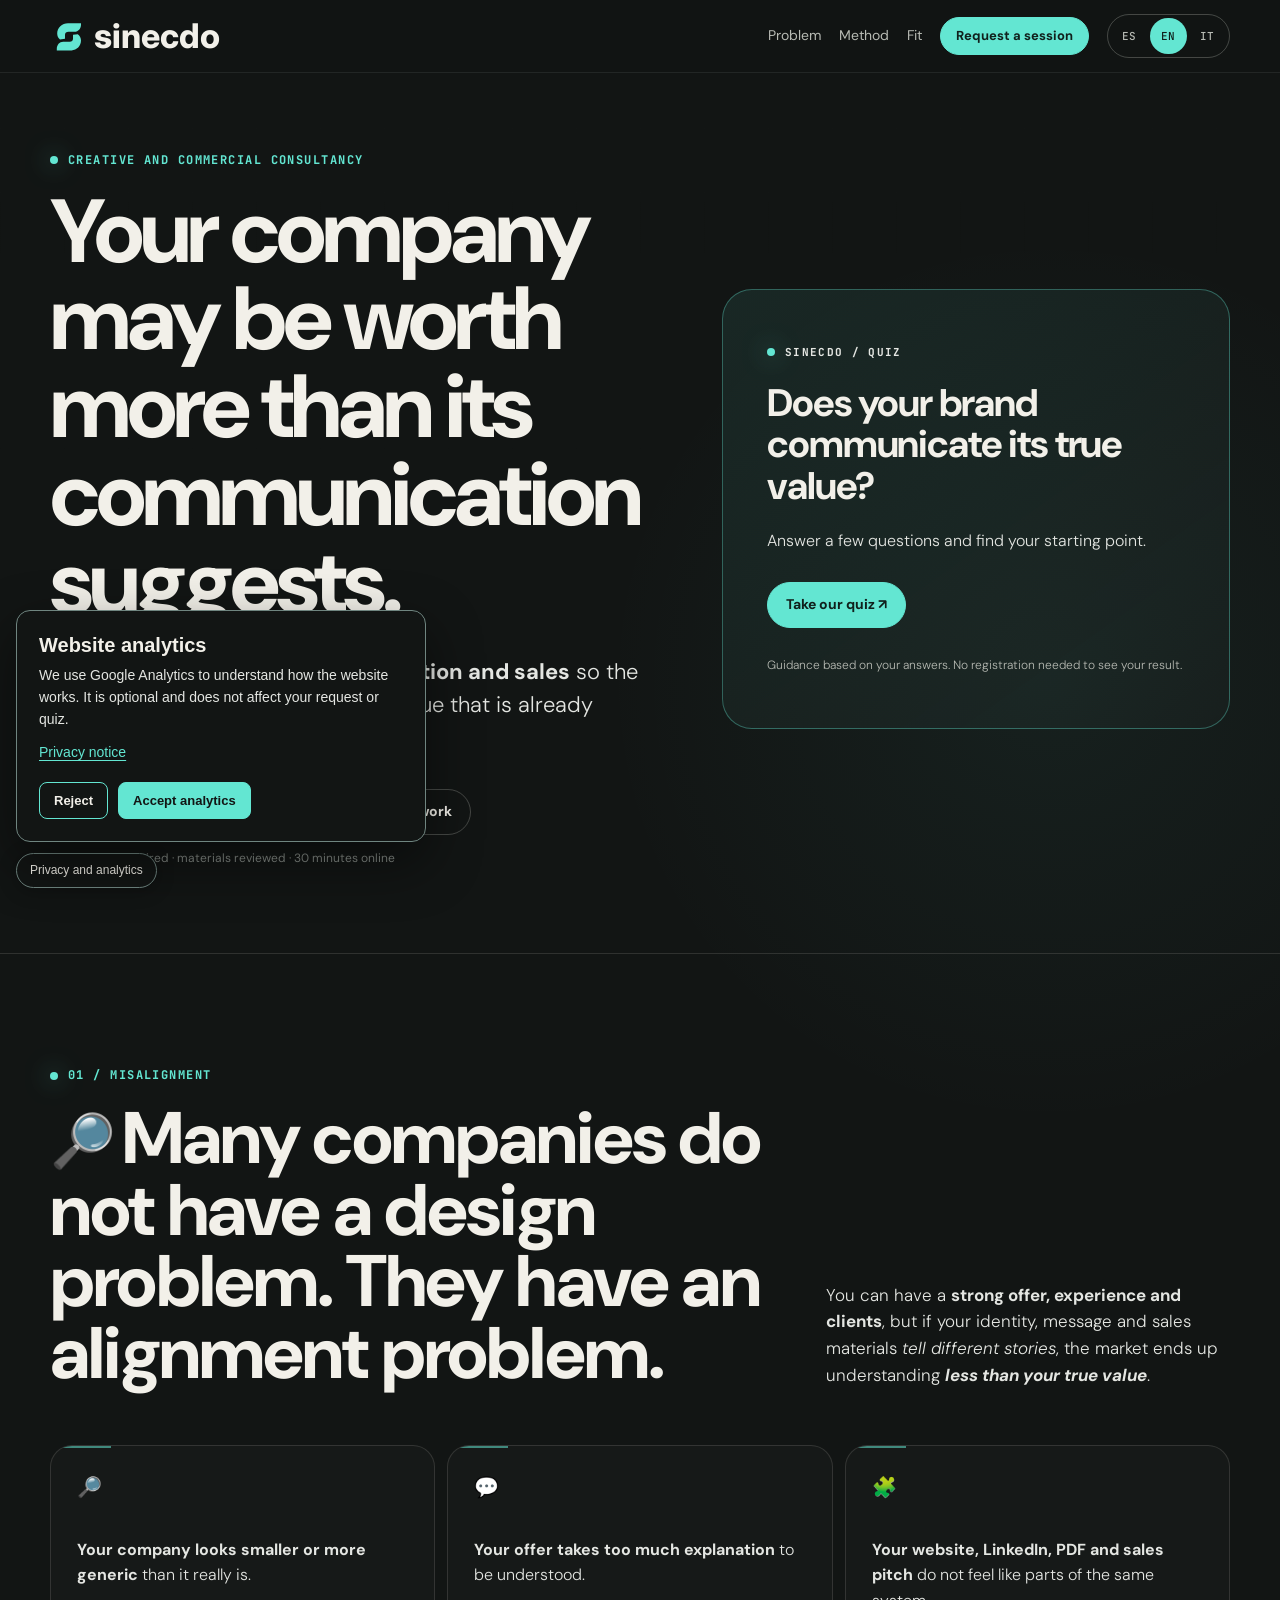
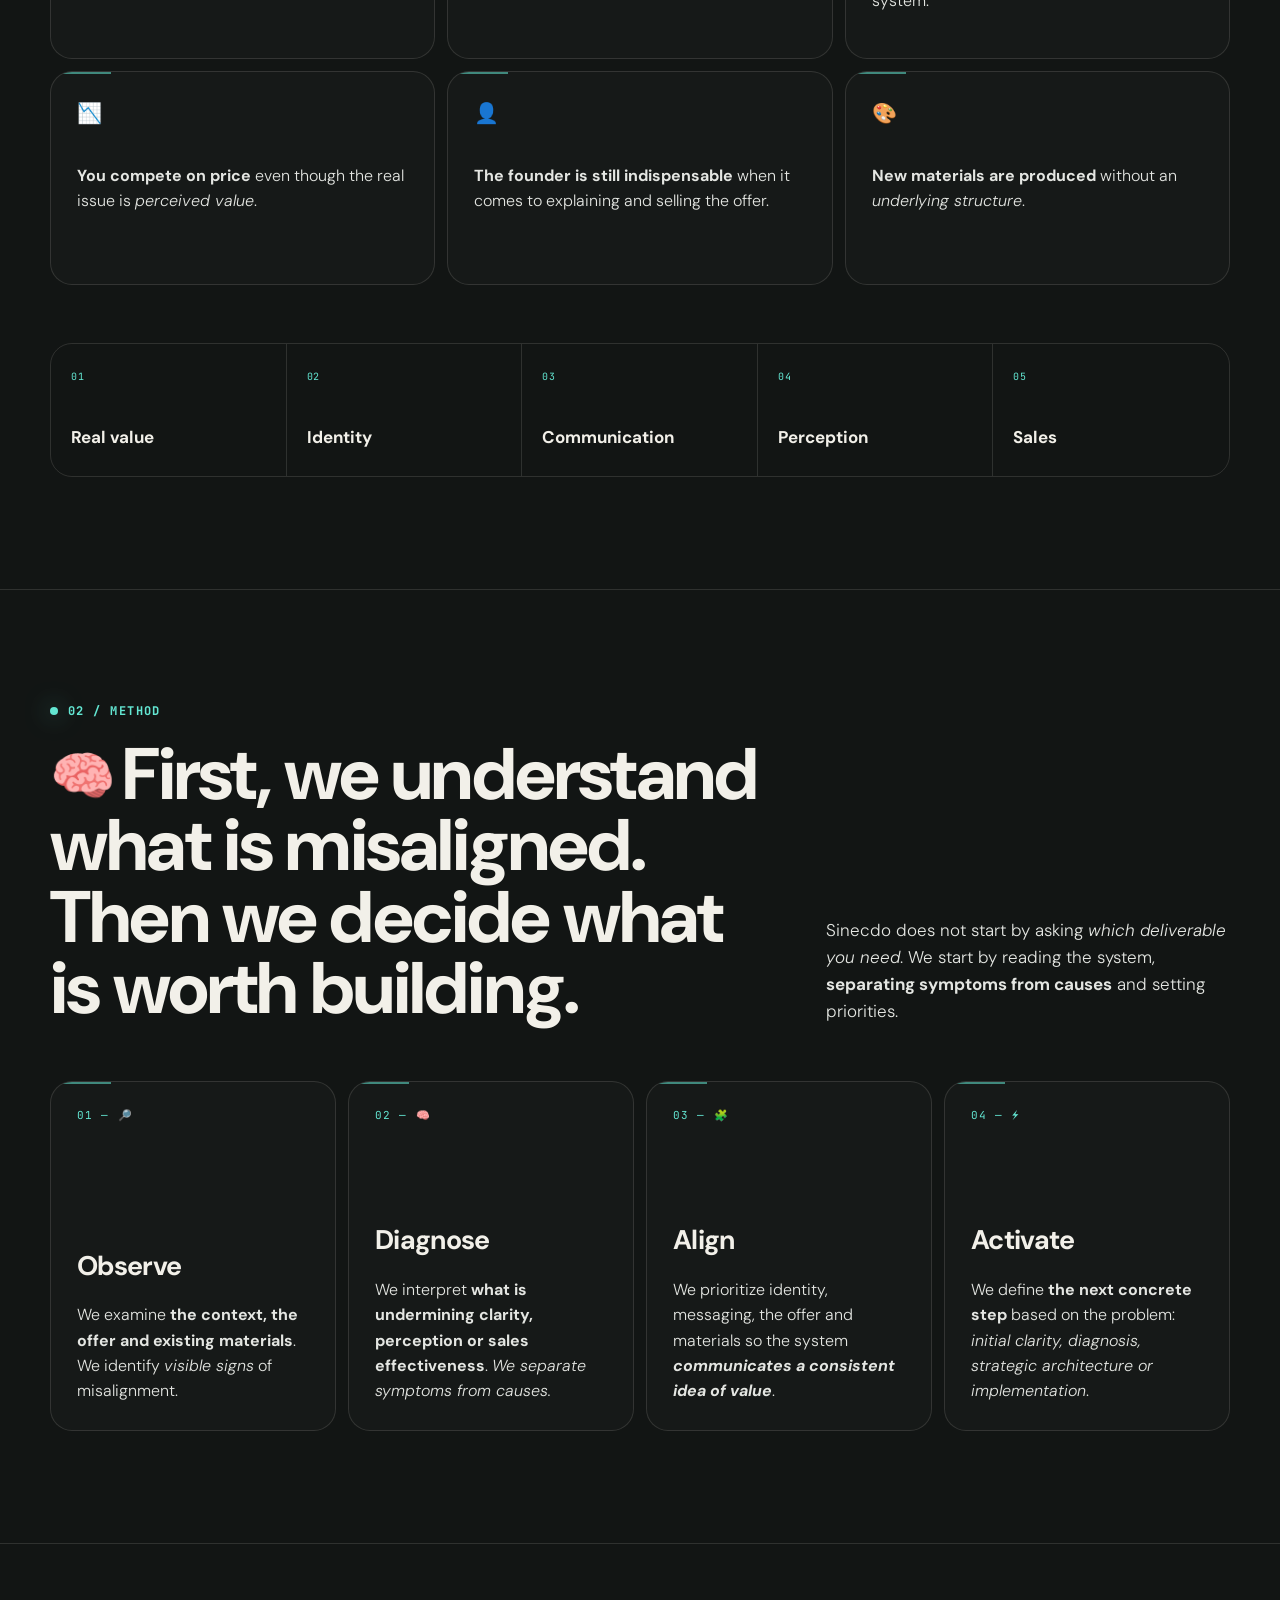
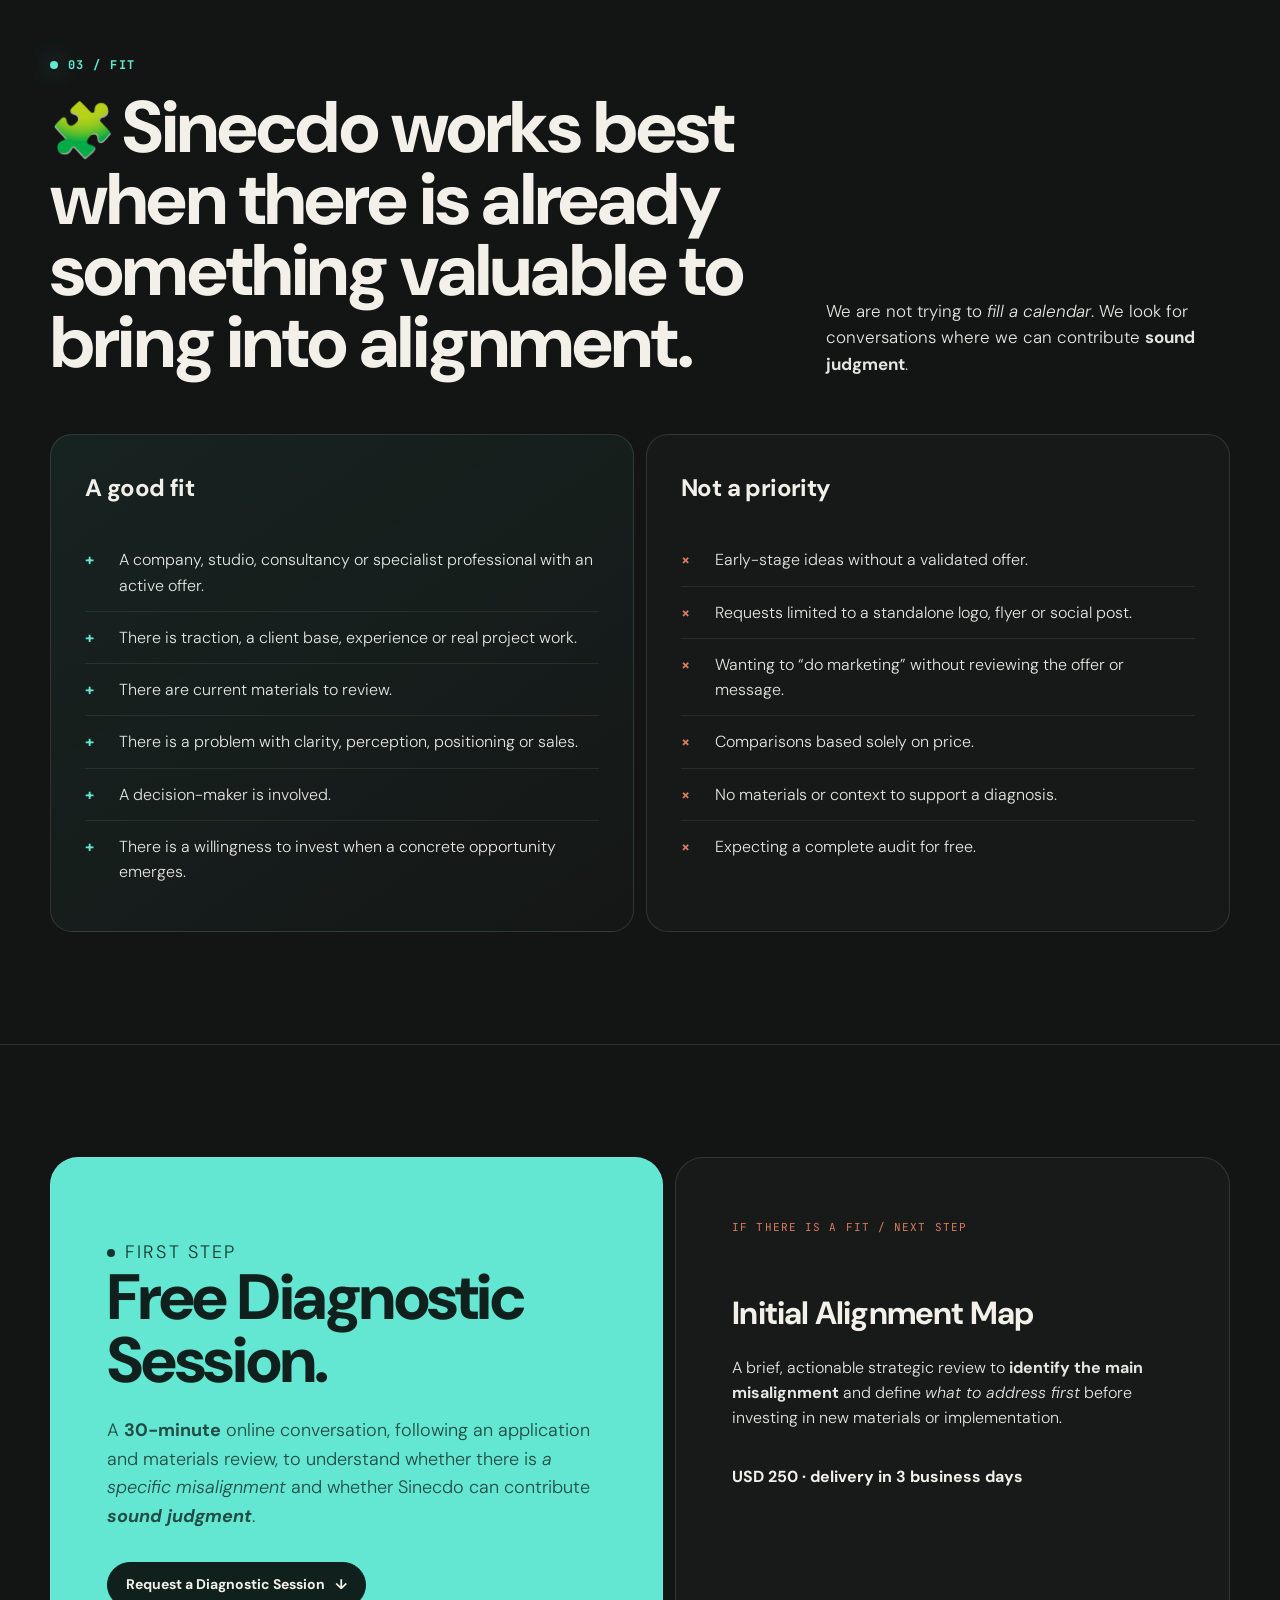
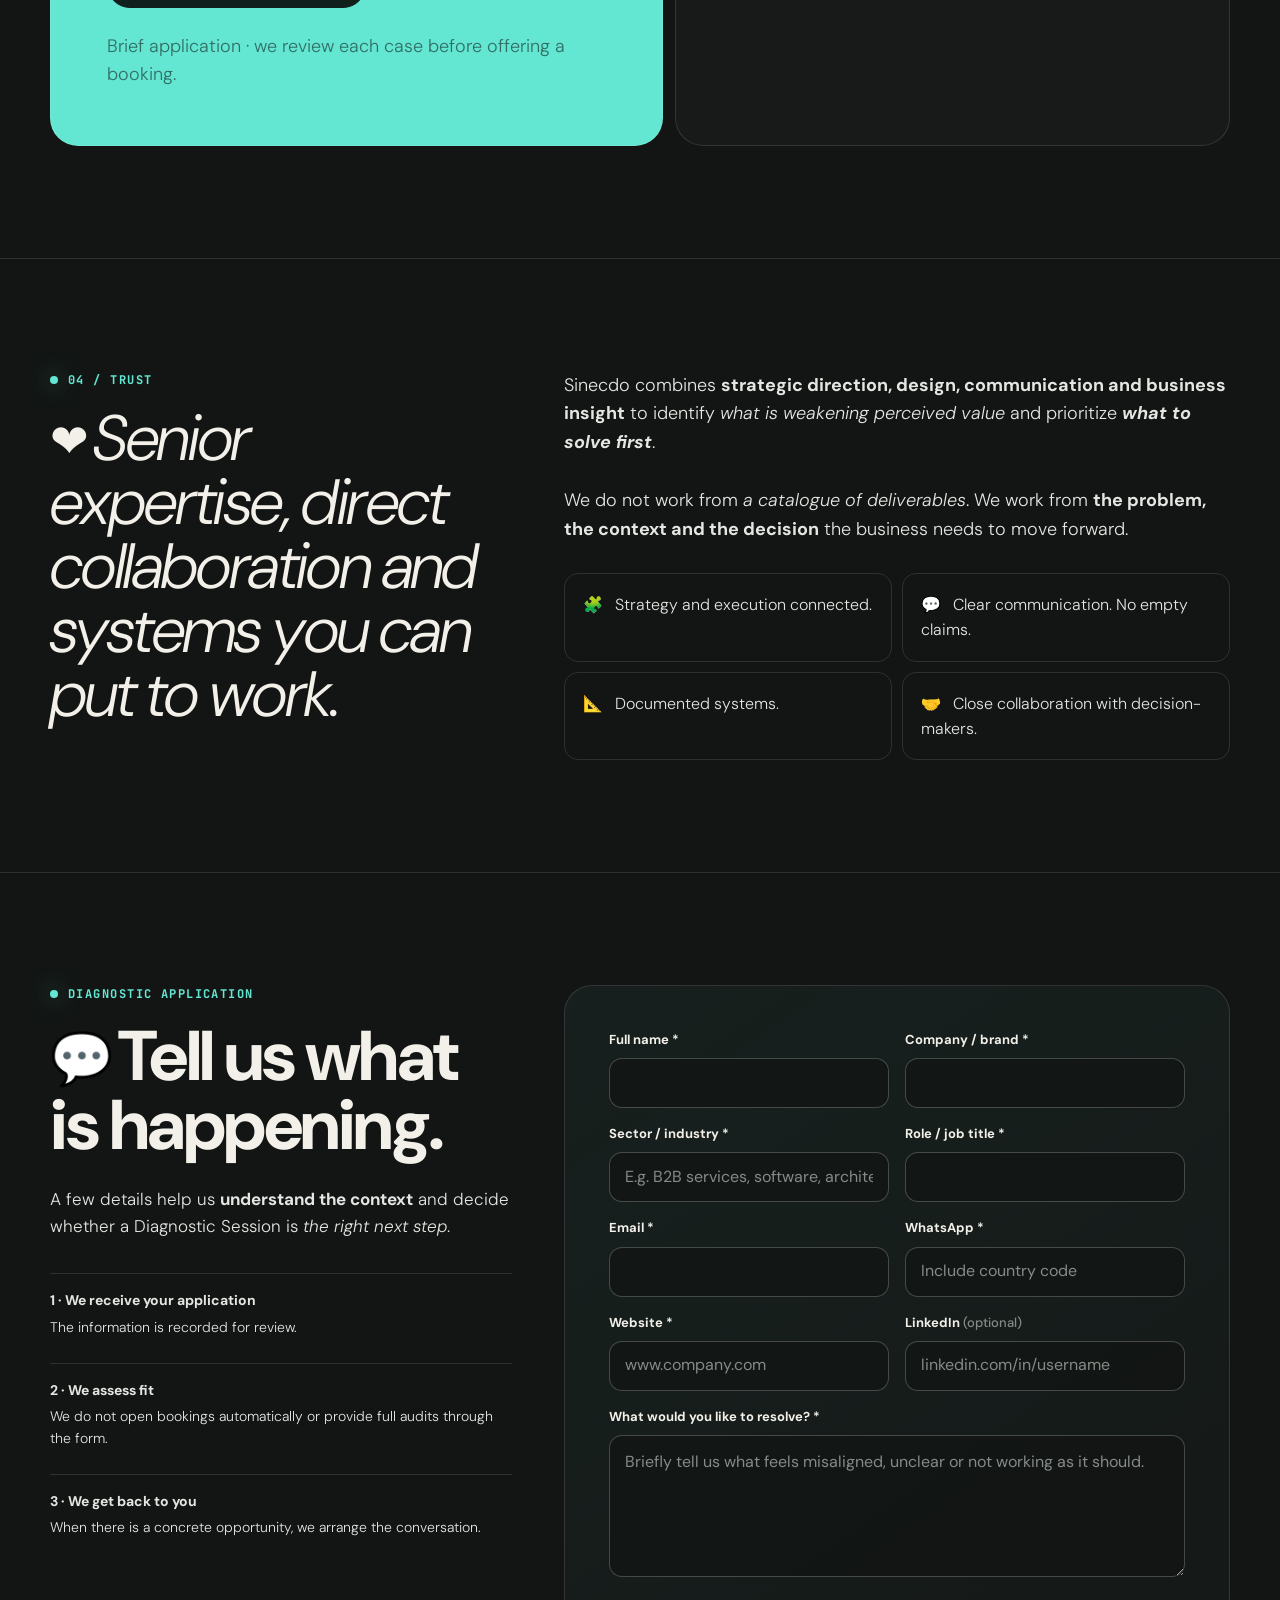
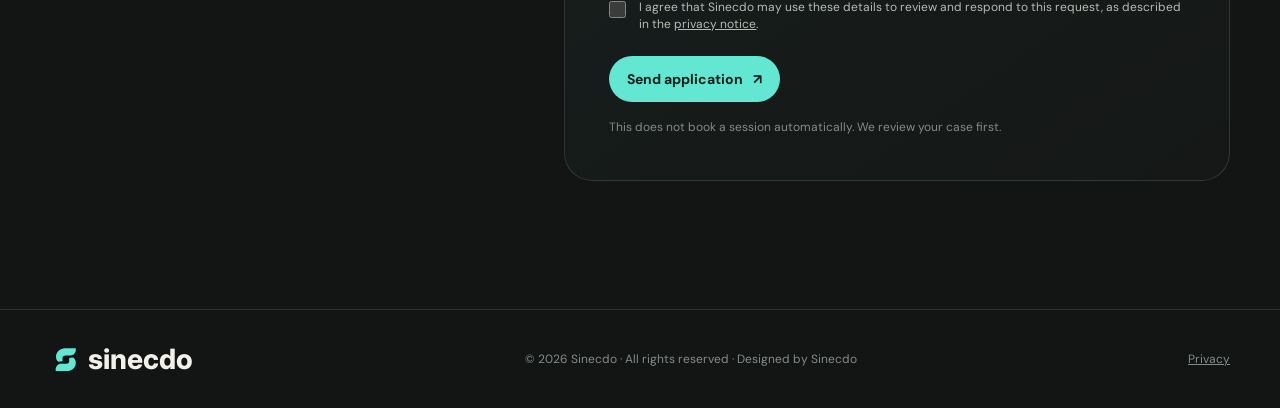
==== commit 05be7569: "feat(analytics): load consent gate across localized Sinecdo pages" ====
--- a/en/index.html
+++ b/en/index.html
@@ -1,6 +1,6 @@
 <!DOCTYPE html>
 
-<html lang="en"><head><meta charset="utf-8"/><meta content="width=device-width,initial-scale=1" name="viewport"/><meta content="index,follow,max-image-preview:large" name="robots"/><meta content="#121514" name="theme-color"/><title>Sinecdo — Creative and commercial consultancy</title><meta content="Sinecdo is a creative and commercial consultancy helping companies with real value but misaligned communication bring clarity to how they look, explain their offer and sell." name="description"/><link href="https://sinecdo.com/en/" rel="canonical"/><link href="https://sinecdo.com/" hreflang="es" rel="alternate"/><link href="https://sinecdo.com/en/" hreflang="en" rel="alternate"/><link href="https://sinecdo.com/it/" hreflang="it" rel="alternate"/><link href="https://sinecdo.com/" hreflang="x-default" rel="alternate"/><meta content="website" property="og:type"/><meta content="Sinecdo" property="og:site_name"/><meta content="en_US" property="og:locale"/><meta content="Sinecdo — Creative and commercial consultancy" property="og:title"/><meta content="We help companies with real value but misaligned communication bring clarity to how they look, explain their offer and sell." property="og:description"/><meta content="https://sinecdo.com/en/" property="og:url"/><meta content="summary" name="twitter:card"/><meta content="Sinecdo — Creative and commercial consultancy" name="twitter:title"/><meta content="We help companies with real value but misaligned communication bring clarity to how they look, explain their offer and sell." name="twitter:description"/><link href="/brand/sinecdo/favicon.svg?v=20260902-brand-v06" rel="icon" type="image/svg+xml"/><link href="/styles.css?v=20260902-brand-v06" rel="stylesheet"/><link href="/form.css?v=20260902-brand-v06" rel="stylesheet"/><link href="/typography.css?v=20260902-brand-v06" rel="stylesheet"/><link href="/assets/i18n/site-i18n.css?v=20260916-1" rel="stylesheet"/><script defer="" src="/assets/i18n/site-i18n.js?v=20260916-1"></script><script defer="True" src="/assets/quiz/capture.js"></script><script defer="True" src="/assets/quiz/direct-form.js"></script><link href="/assets/quiz/capture.css" rel="stylesheet"/></head><body><a class="skip-link" href="#top">Skip to content</a>
+<html lang="en"><head><meta charset="utf-8"/><meta content="width=device-width,initial-scale=1" name="viewport"/><meta content="index,follow,max-image-preview:large" name="robots"/><meta content="#121514" name="theme-color"/><title>Sinecdo — Creative and commercial consultancy</title><meta content="Sinecdo is a creative and commercial consultancy helping companies with real value but misaligned communication bring clarity to how they look, explain their offer and sell." name="description"/><link href="https://sinecdo.com/en/" rel="canonical"/><link href="https://sinecdo.com/" hreflang="es" rel="alternate"/><link href="https://sinecdo.com/en/" hreflang="en" rel="alternate"/><link href="https://sinecdo.com/it/" hreflang="it" rel="alternate"/><link href="https://sinecdo.com/" hreflang="x-default" rel="alternate"/><meta content="website" property="og:type"/><meta content="Sinecdo" property="og:site_name"/><meta content="en_US" property="og:locale"/><meta content="Sinecdo — Creative and commercial consultancy" property="og:title"/><meta content="We help companies with real value but misaligned communication bring clarity to how they look, explain their offer and sell." property="og:description"/><meta content="https://sinecdo.com/en/" property="og:url"/><meta content="summary" name="twitter:card"/><meta content="Sinecdo — Creative and commercial consultancy" name="twitter:title"/><meta content="We help companies with real value but misaligned communication bring clarity to how they look, explain their offer and sell." name="twitter:description"/><link href="/brand/sinecdo/favicon.svg?v=20260902-brand-v06" rel="icon" type="image/svg+xml"/><link href="/styles.css?v=20260902-brand-v06" rel="stylesheet"/><link href="/form.css?v=20260902-brand-v06" rel="stylesheet"/><link href="/typography.css?v=20260902-brand-v06" rel="stylesheet"/><link href="/assets/i18n/site-i18n.css?v=20260916-1" rel="stylesheet"/><script defer="" src="/assets/i18n/site-i18n.js?v=20260916-1"></script><script defer src="/assets/analytics/ga4.js?v=20261105-1"></script><script defer="True" src="/assets/quiz/capture.js"></script><script defer="True" src="/assets/quiz/direct-form.js"></script><link href="/assets/quiz/capture.css" rel="stylesheet"/><link rel="stylesheet" href="/assets/analytics/consent.css?v=20261105-1"></head><body><a class="skip-link" href="#top">Skip to content</a>
 <header class="site-header"><div class="wrap nav"><a aria-label="Sinecdo, home" class="brand" href="#top"><img alt="Sinecdo" class="brand-logo" height="80" src="/brand/sinecdo/sinecdo-lockup-horizontal-dark-bg.svg?v=20260902-brand-v06" width="293.382"/></a><nav aria-label="Main navigation" class="nav-links"><a href="#problema">Problem</a><a href="#metodo">Method</a><a href="#fit">Fit</a><a class="button small" href="#solicitud">Request a session</a><div aria-label="Language" class="lang-switch" role="group"><a aria-label="Español" data-site-lang="es" href="/" hreflang="es-AR" lang="es-AR">ES</a><a aria-current="page" aria-label="English" data-site-lang="en" href="/en/" hreflang="en" lang="en">EN</a><a aria-label="Italiano" data-site-lang="it" href="/it/" hreflang="it" lang="it">IT</a></div></nav></div></header>
 <aside class="language-suggestion" hidden="" id="language-suggestion"></aside>
 <main id="top"><section aria-labelledby="hero-title" class="wrap hero"><div class="hero-copy"><p class="eyebrow">Creative and commercial consultancy</p><h1 id="hero-title">Your company may be worth more than its communication suggests.</h1><p>Sinecdo aligns <strong>identity, communication and sales</strong> so the market can <em>better understand</em> the value that is already there.</p><div class="hero-actions"><a class="button" href="#solicitud">Request a Diagnostic Session <span aria-hidden="true">↗</span></a><a class="button secondary" href="#metodo">See how we work</a></div><p class="microcopy">Application required · materials reviewed · 30 minutes online</p></div>
--- a/assets/i18n/site-i18n.css
+++ b/assets/i18n/site-i18n.css
@@ -0,0 +1,12 @@
+/* Small additive layer: keep the existing styles.css, form.css and typography.css. */
+[hidden]{display:none!important}
+.skip-link{position:fixed;top:8px;left:12px;z-index:1000;padding:12px 16px;background:var(--aqua);color:#10201c;transform:translateY(-200%)}.skip-link:focus{transform:none}
+:where(a,button,input,textarea,select):focus-visible{outline:2px solid var(--aqua);outline-offset:4px}
+section[id],main[id]{scroll-margin-top:110px}.signal-panel::after{content:attr(data-caption)}
+.lang-switch{display:flex;align-items:center;gap:2px;padding:3px;border:1px solid var(--line-strong);border-radius:999px;flex-shrink:0}.lang-switch a{display:inline-flex;align-items:center;justify-content:center;min-width:37px;min-height:36px;padding:6px 8px;border-radius:999px;font:500 11px/1 'JetBrains Mono',monospace;letter-spacing:.03em;text-decoration:none;color:var(--stone-muted)}.lang-switch a[aria-current=page]{background:var(--aqua);color:#10201c}.lang-switch a:hover{color:var(--stone)}.lang-switch a[aria-current=page]:hover{color:#10201c}.nav-links{gap:18px}.language-suggestion{padding:14px 0;border-bottom:1px solid var(--line);background:#171b1a}.language-suggestion .wrap{display:flex;gap:16px;align-items:center;justify-content:space-between;flex-wrap:wrap}.language-suggestion p{margin:0;font-size:14px}.language-actions{display:flex;gap:12px;align-items:center}.language-dismiss{background:transparent;border:0;color:var(--stone-muted);font:inherit;cursor:pointer;padding:10px}.preview-bar{padding:12px 20px;border-bottom:1px solid var(--aqua-line);background:var(--aqua-soft);color:var(--stone);font:400 12px/1.5 'DM Sans',system-ui,sans-serif}.preview-bar strong{color:var(--aqua);font:500 10px 'JetBrains Mono',monospace;margin-right:12px}.form-error{color:#f3b49f;font:400 12px/1.4 'DM Sans',system-ui,sans-serif}.form-field [aria-invalid=true]{border-color:#d97b5f}.form-status strong{display:block;margin-bottom:8px}.form-status.sent{border-color:var(--aqua-line);background:var(--aqua-soft)}.signal-map text{font-size:12px}html[lang=en] .signal-map text{font-size:11px}.hero h1{overflow-wrap:normal}.nav{flex-wrap:wrap}.form-consent input{flex-shrink:0}
+@media(max-width:1000px){.nav-links{gap:12px}.nav-links>a:not(.button){display:none}}
+@media(max-width:620px){.nav{padding-block:12px;gap:12px}.nav-links{margin-left:auto;gap:8px}.nav-links>.button{display:none}.lang-switch a{min-width:34px;min-height:34px}.language-suggestion .wrap{align-items:flex-start}.language-actions{flex-wrap:wrap}.preview-bar{padding:10px 14px}.preview-bar strong{display:block;margin-bottom:4px}.signal-map text{font-size:11px}}
+@media(prefers-reduced-motion:reduce){html{scroll-behavior:auto}}
+.hero>*,.section-head>*,.lead-capture-grid>*{min-width:0}
+@media(max-width:980px){.hero{grid-template-columns:minmax(0,1fr)}}
+@media(max-width:620px){.hero h1{font-size:clamp(42px,13vw,68px);overflow-wrap:break-word}.eyebrow{letter-spacing:.08em}.signal-panel::after{max-width:calc(100% - 48px);font-size:11px}}
--- a/assets/quiz/capture.css
+++ b/assets/quiz/capture.css
@@ -0,0 +1 @@
+.q-register{margin-top:44px;padding-top:34px;border-top:1px solid var(--q-line,rgba(242,240,233,.2))}.q-register h2{font-size:clamp(24px,4vw,36px);line-height:1.08;letter-spacing:-.02em;margin:0 0 15px}.q-register>p{line-height:1.55}.q-reg-fields{display:grid;grid-template-columns:1fr 1fr;gap:18px;margin:24px 0}.q-check{display:flex;align-items:flex-start;gap:10px;margin:20px 0;font-size:14px;line-height:1.5}.q-check input{flex:none;width:18px;height:18px;margin-top:3px;accent-color:#63e6d2}.q-reg-actions{display:flex;flex-wrap:wrap;gap:14px;margin-top:24px}.q-reg-actions button{white-space:normal;height:auto;min-height:48px}.q-reg-note{font-size:12px;color:#b8bbb4}.q-receipt{padding:18px;border:1px solid #63e6d2;border-radius:12px;overflow-wrap:anywhere}.q-register input[aria-invalid=true]{border-color:#d97b5f}.q-register input:disabled,.q-register button:disabled{opacity:.65}.quiz-banner{display:flex;flex-direction:column;align-items:flex-start;justify-content:center;gap:22px;min-height:440px;border:1px solid rgba(99,230,210,.35);padding:clamp(24px,4vw,44px);border-radius:30px;background:linear-gradient(145deg,rgba(99,230,210,.09),rgba(255,255,255,.015))}.quiz-banner h2{font:700 clamp(30px,3vw,46px)/1.08 'DM Sans',system-ui;letter-spacing:-.03em;margin:0}.quiz-banner p{margin:0;line-height:1.55;color:#e4e6e2}.quiz-banner .quiz-caption{font-size:12px;color:#b8bbb4}.quiz-banner .eyebrow{font-size:11px}.quiz-banner .button{margin:6px 0}.quiz-banner[hidden]{display:none}.q-field input[type=email],.q-field input[type=tel]{width:100%;min-height:50px;padding:12px 14px;border-radius:10px;border:1px solid rgba(242,240,233,.25);background:#171b1a;color:#f2f0e9;font:inherit}.q-field{min-width:0}.q-header{gap:12px}.q-header .q-languages{flex-shrink:0}@media(max-width:600px){.q-reg-fields{grid-template-columns:1fr}.quiz-banner{min-height:340px}.q-reg-actions{flex-direction:column}.q-reg-actions button{width:100%}}button:focus-visible,a:focus-visible,input:focus-visible{outline:2px solid #63e6d2;outline-offset:4px}
--- a/assets/analytics/consent.css
+++ b/assets/analytics/consent.css
@@ -0,0 +1,14 @@
+/* Sinecdo / consentimiento de analítica — controles accesibles y no intrusivos */
+.sc-analytics-settings{position:fixed;left:16px;bottom:12px;z-index:9998;border:1px solid #6f8580;border-radius:99px;background:#121514;color:#F2F0E9;font:12px/1.4 Arial,sans-serif;padding:8px 13px;cursor:pointer;box-shadow:0 3px 18px #0004}
+.sc-analytics-settings:focus-visible,.sc-analytics-panel button:focus-visible,.sc-analytics-panel a:focus-visible{outline:3px solid #63E6D2;outline-offset:3px}
+.sc-analytics-panel{position:fixed;bottom:58px;left:16px;z-index:9999;box-sizing:border-box;width:min(410px,calc(100vw - 32px));padding:22px;border:1px solid #6f8580;border-radius:14px;background:#121514;color:#F2F0E9;box-shadow:0 20px 55px #0007;font:14px/1.55 Arial,sans-serif}
+.sc-analytics-panel[hidden]{display:none}
+.sc-analytics-panel h2{margin:0 0 8px;font:700 20px/1.2 Arial,sans-serif;color:#F2F0E9}
+.sc-analytics-panel p{margin:0 0 12px;color:#E4E6E2}
+.sc-analytics-panel a{display:inline-block;margin-bottom:18px;color:#63E6D2;text-underline-offset:3px}
+.sc-analytics-actions{display:flex;gap:10px;flex-wrap:wrap}
+.sc-analytics-panel button{border:1px solid #63E6D2;border-radius:8px;cursor:pointer;padding:10px 14px;font:700 13px Arial,sans-serif}
+.sc-analytics-accept{background:#63E6D2;color:#121514}
+.sc-analytics-reject{background:transparent;color:#F2F0E9}
+@media(max-width:480px){.sc-analytics-panel{left:10px;bottom:54px;width:calc(100vw - 20px);padding:18px}.sc-analytics-settings{left:10px;bottom:8px}}
+@media(prefers-reduced-motion:reduce){.sc-analytics-settings,.sc-analytics-panel{transition:none}}
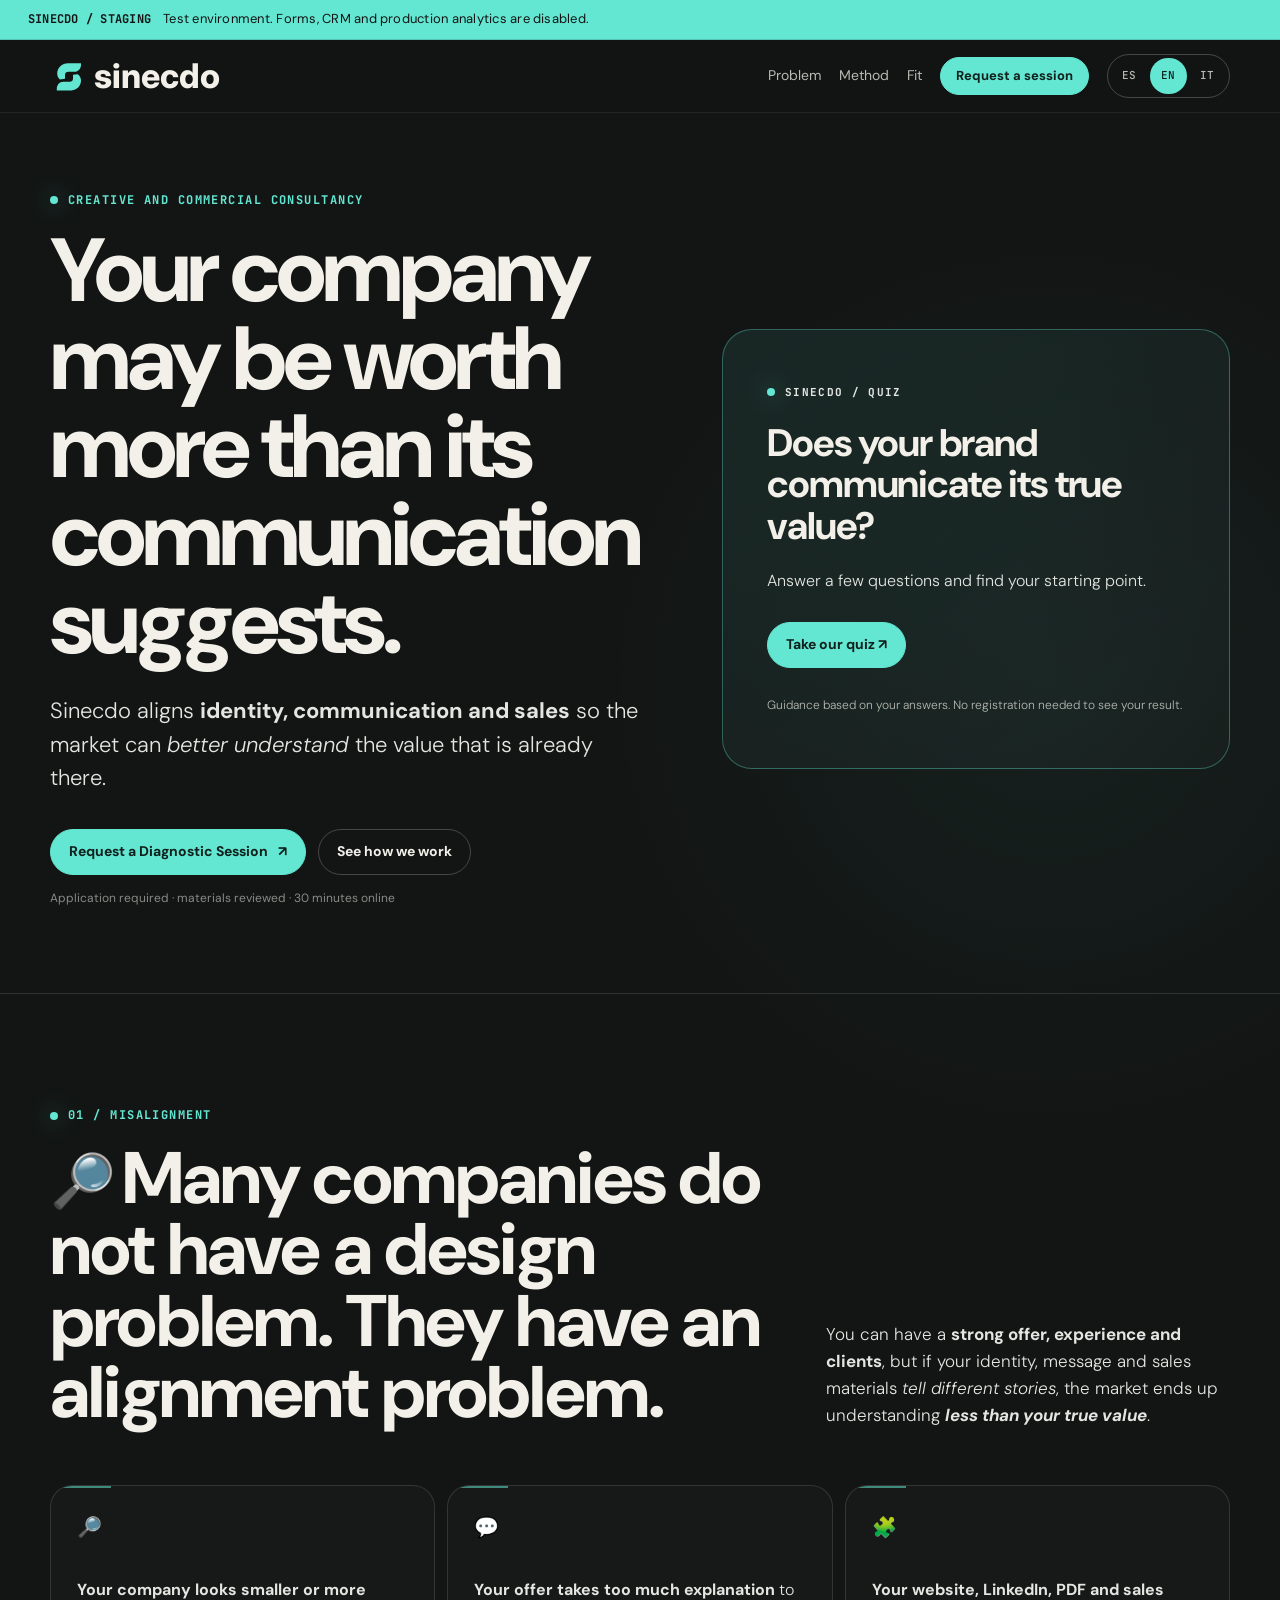
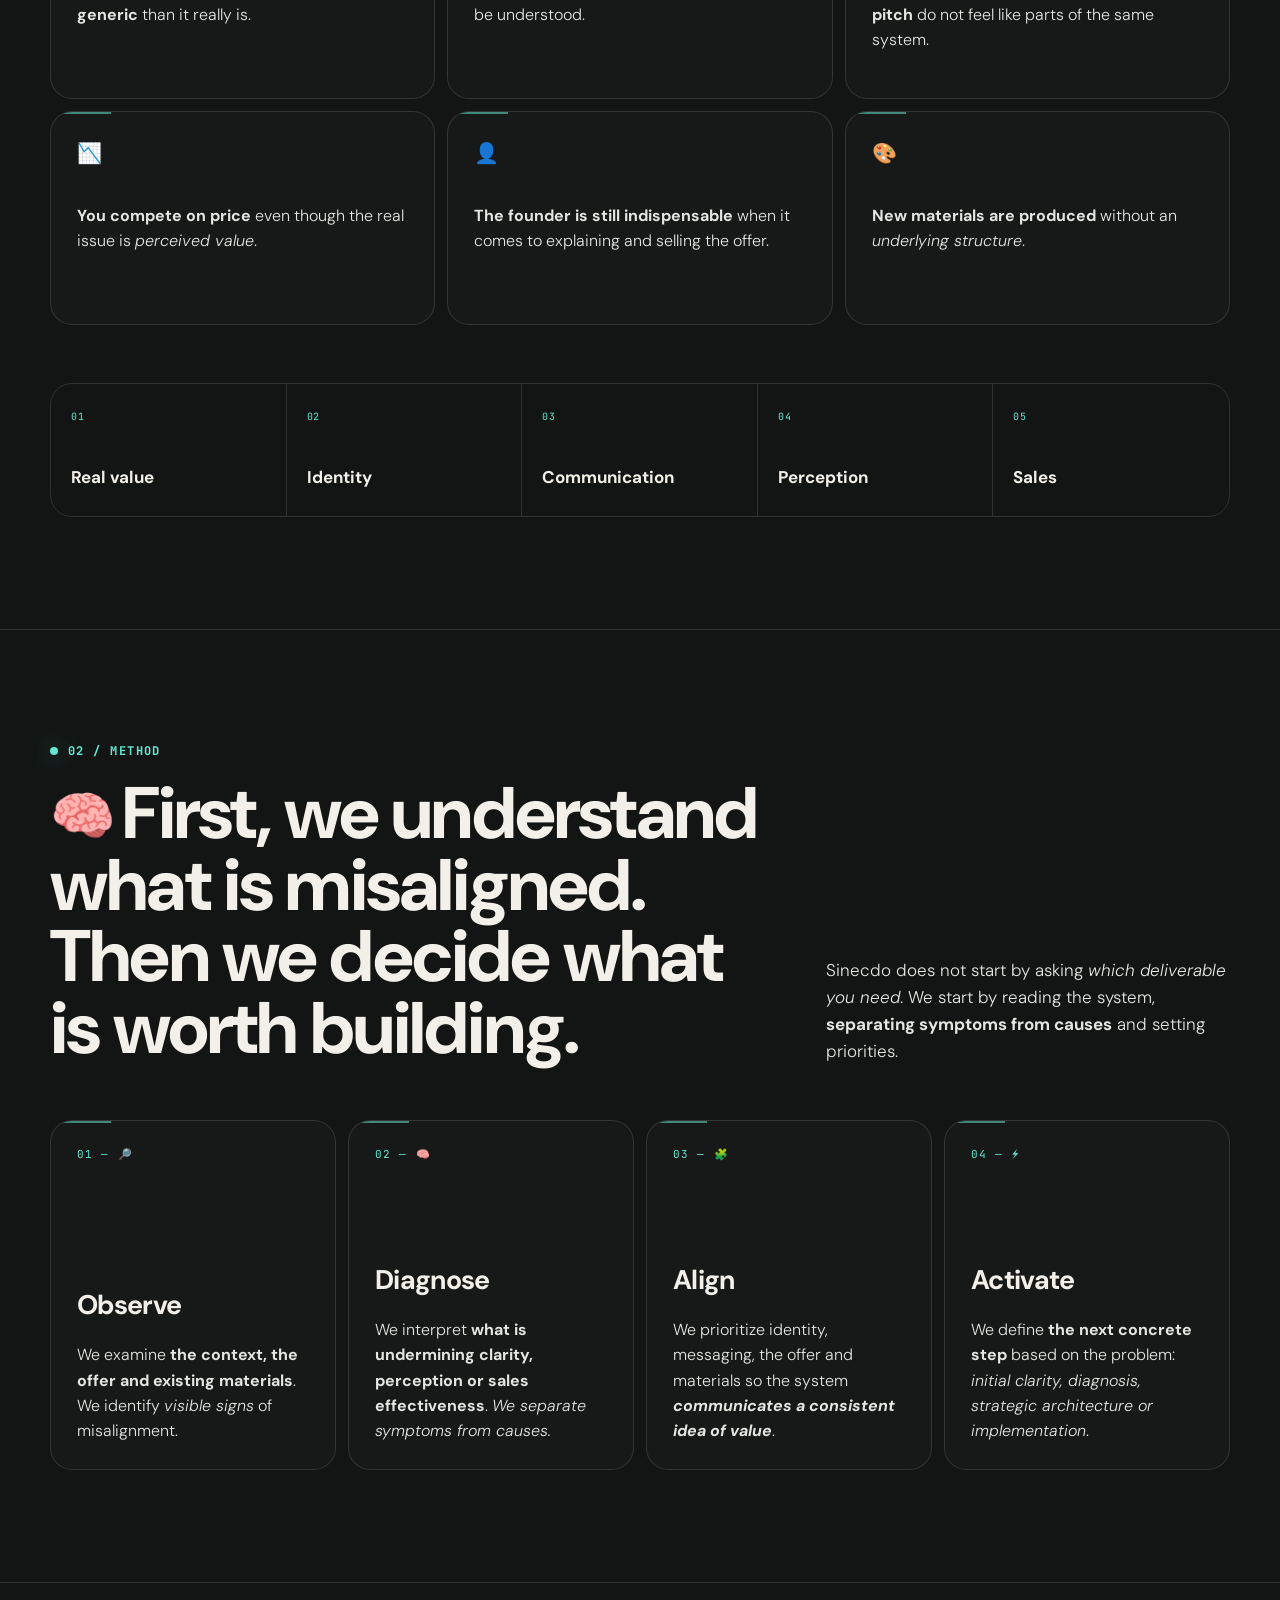
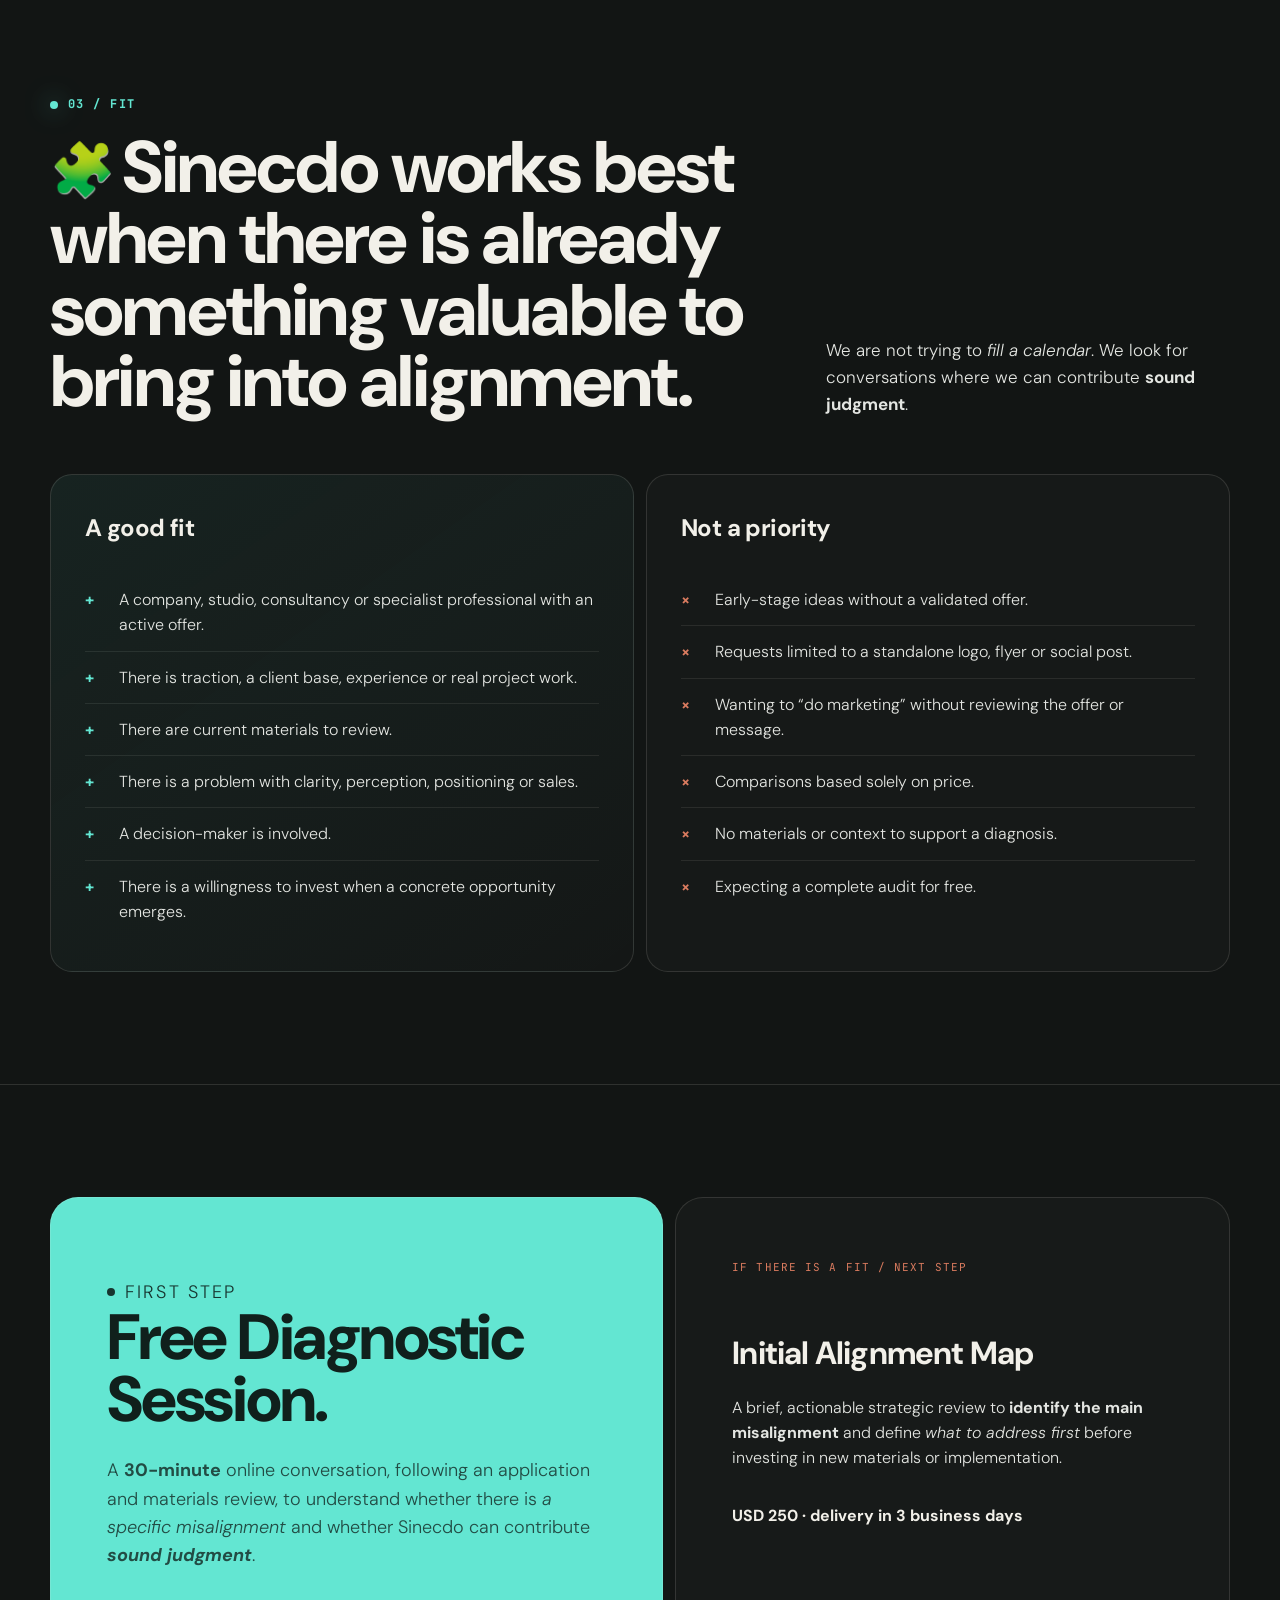
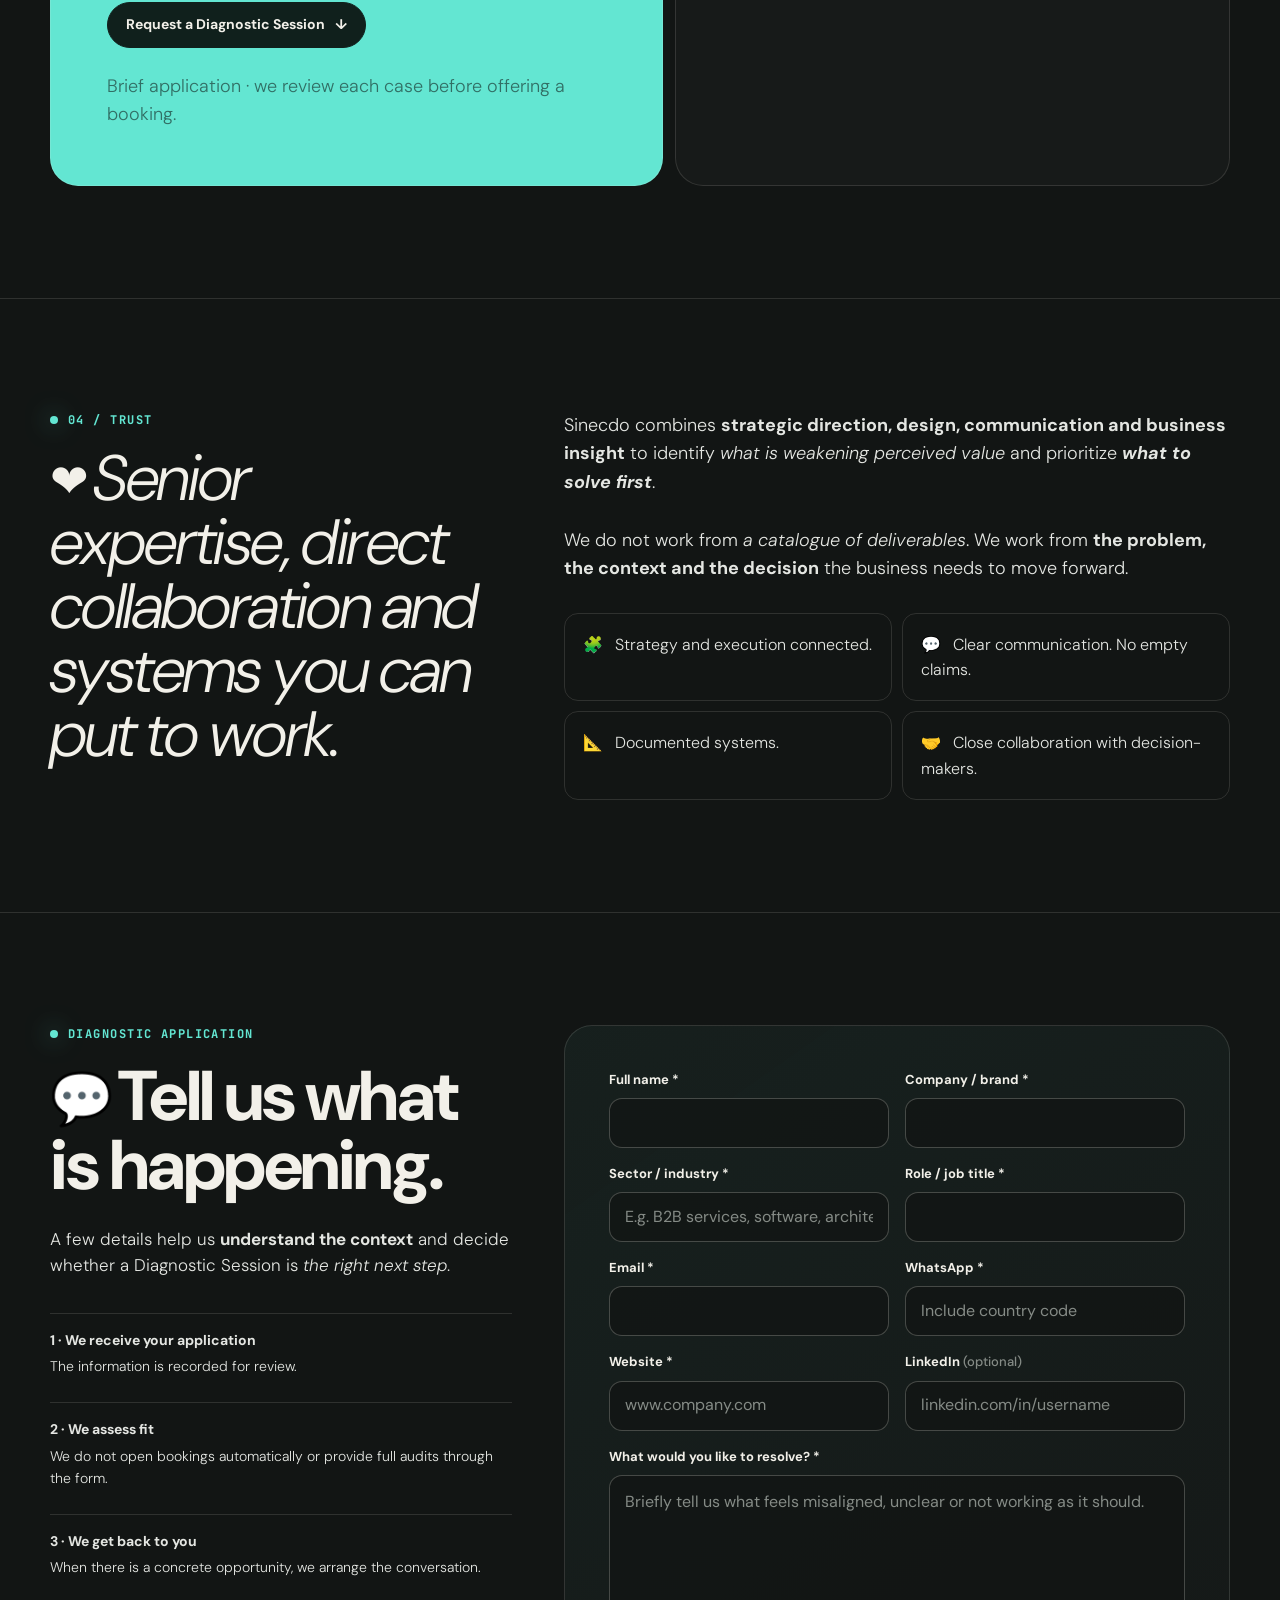
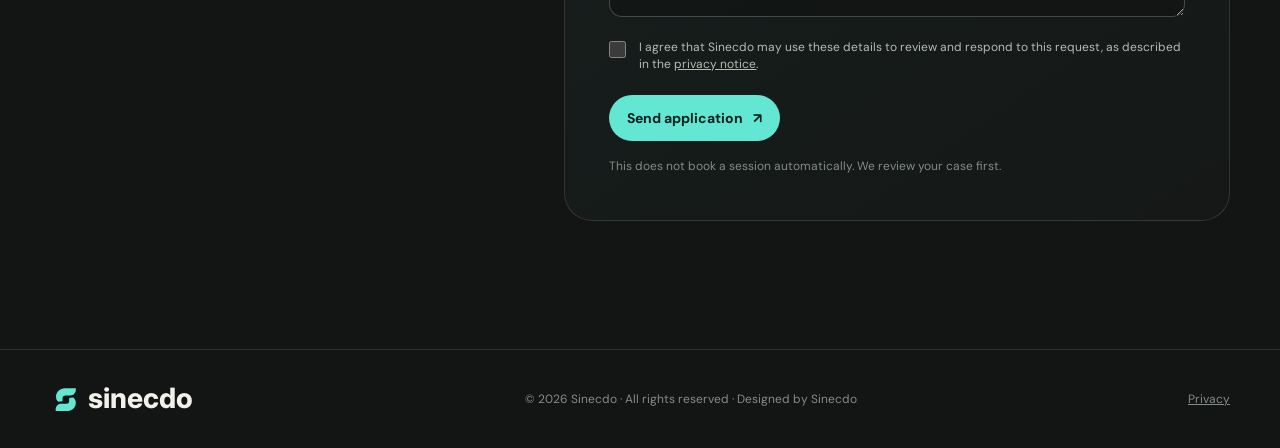
==== commit 217d8283: "feat: add staging environment indicator and noindex guard" ====
--- a/en/index.html
+++ b/en/index.html
@@ -1,6 +1,6 @@
 <!DOCTYPE html>
 
-<html lang="en"><head><meta charset="utf-8"/><meta content="width=device-width,initial-scale=1" name="viewport"/><meta content="index,follow,max-image-preview:large" name="robots"/><meta content="#121514" name="theme-color"/><title>Sinecdo — Creative and commercial consultancy</title><meta content="Sinecdo is a creative and commercial consultancy helping companies with real value but misaligned communication bring clarity to how they look, explain their offer and sell." name="description"/><link href="https://sinecdo.com/en/" rel="canonical"/><link href="https://sinecdo.com/" hreflang="es" rel="alternate"/><link href="https://sinecdo.com/en/" hreflang="en" rel="alternate"/><link href="https://sinecdo.com/it/" hreflang="it" rel="alternate"/><link href="https://sinecdo.com/" hreflang="x-default" rel="alternate"/><meta content="website" property="og:type"/><meta content="Sinecdo" property="og:site_name"/><meta content="en_US" property="og:locale"/><meta content="Sinecdo — Creative and commercial consultancy" property="og:title"/><meta content="We help companies with real value but misaligned communication bring clarity to how they look, explain their offer and sell." property="og:description"/><meta content="https://sinecdo.com/en/" property="og:url"/><meta content="summary" name="twitter:card"/><meta content="Sinecdo — Creative and commercial consultancy" name="twitter:title"/><meta content="We help companies with real value but misaligned communication bring clarity to how they look, explain their offer and sell." name="twitter:description"/><link href="/brand/sinecdo/favicon.svg?v=20260902-brand-v06" rel="icon" type="image/svg+xml"/><link href="/styles.css?v=20260902-brand-v06" rel="stylesheet"/><link href="/form.css?v=20260902-brand-v06" rel="stylesheet"/><link href="/typography.css?v=20260902-brand-v06" rel="stylesheet"/><link href="/assets/i18n/site-i18n.css?v=20260916-1" rel="stylesheet"/><script defer="" src="/assets/i18n/site-i18n.js?v=20260916-1"></script><script defer src="/assets/analytics/ga4.js?v=20261105-1"></script><script defer="True" src="/assets/quiz/capture.js"></script><script defer="True" src="/assets/quiz/direct-form.js"></script><link href="/assets/quiz/capture.css" rel="stylesheet"/><link rel="stylesheet" href="/assets/analytics/consent.css?v=20261105-1"></head><body><a class="skip-link" href="#top">Skip to content</a>
+<html lang="en"><head><meta charset="utf-8"/><meta content="width=device-width,initial-scale=1" name="viewport"/><meta content="index,follow,max-image-preview:large" name="robots"/><meta content="#121514" name="theme-color"/><title>Sinecdo — Creative and commercial consultancy</title><meta content="Sinecdo is a creative and commercial consultancy helping companies with real value but misaligned communication bring clarity to how they look, explain their offer and sell." name="description"/><link href="https://sinecdo.com/en/" rel="canonical"/><link href="https://sinecdo.com/" hreflang="es" rel="alternate"/><link href="https://sinecdo.com/en/" hreflang="en" rel="alternate"/><link href="https://sinecdo.com/it/" hreflang="it" rel="alternate"/><link href="https://sinecdo.com/" hreflang="x-default" rel="alternate"/><meta content="website" property="og:type"/><meta content="Sinecdo" property="og:site_name"/><meta content="en_US" property="og:locale"/><meta content="Sinecdo — Creative and commercial consultancy" property="og:title"/><meta content="We help companies with real value but misaligned communication bring clarity to how they look, explain their offer and sell." property="og:description"/><meta content="https://sinecdo.com/en/" property="og:url"/><meta content="summary" name="twitter:card"/><meta content="Sinecdo — Creative and commercial consultancy" name="twitter:title"/><meta content="We help companies with real value but misaligned communication bring clarity to how they look, explain their offer and sell." name="twitter:description"/><link href="/brand/sinecdo/favicon.svg?v=20260902-brand-v06" rel="icon" type="image/svg+xml"/><link href="/styles.css?v=20260902-brand-v06" rel="stylesheet"/><link href="/form.css?v=20260902-brand-v06" rel="stylesheet"/><link href="/typography.css?v=20260902-brand-v06" rel="stylesheet"/><link href="/assets/i18n/site-i18n.css?v=20260916-1" rel="stylesheet"/><script defer="" src="/assets/i18n/site-i18n.js?v=20260916-1"></script><script defer src="/assets/staging/staging-mode.js?v=20261126-1"></script><script defer src="/assets/analytics/ga4.js?v=20261105-1"></script><script defer="True" src="/assets/quiz/capture.js"></script><script defer="True" src="/assets/quiz/direct-form.js"></script><link href="/assets/quiz/capture.css" rel="stylesheet"/><link rel="stylesheet" href="/assets/analytics/consent.css?v=20261105-1"></head><body><a class="skip-link" href="#top">Skip to content</a>
 <header class="site-header"><div class="wrap nav"><a aria-label="Sinecdo, home" class="brand" href="#top"><img alt="Sinecdo" class="brand-logo" height="80" src="/brand/sinecdo/sinecdo-lockup-horizontal-dark-bg.svg?v=20260902-brand-v06" width="293.382"/></a><nav aria-label="Main navigation" class="nav-links"><a href="#problema">Problem</a><a href="#metodo">Method</a><a href="#fit">Fit</a><a class="button small" href="#solicitud">Request a session</a><div aria-label="Language" class="lang-switch" role="group"><a aria-label="Español" data-site-lang="es" href="/" hreflang="es-AR" lang="es-AR">ES</a><a aria-current="page" aria-label="English" data-site-lang="en" href="/en/" hreflang="en" lang="en">EN</a><a aria-label="Italiano" data-site-lang="it" href="/it/" hreflang="it" lang="it">IT</a></div></nav></div></header>
 <aside class="language-suggestion" hidden="" id="language-suggestion"></aside>
 <main id="top"><section aria-labelledby="hero-title" class="wrap hero"><div class="hero-copy"><p class="eyebrow">Creative and commercial consultancy</p><h1 id="hero-title">Your company may be worth more than its communication suggests.</h1><p>Sinecdo aligns <strong>identity, communication and sales</strong> so the market can <em>better understand</em> the value that is already there.</p><div class="hero-actions"><a class="button" href="#solicitud">Request a Diagnostic Session <span aria-hidden="true">↗</span></a><a class="button secondary" href="#metodo">See how we work</a></div><p class="microcopy">Application required · materials reviewed · 30 minutes online</p></div>
